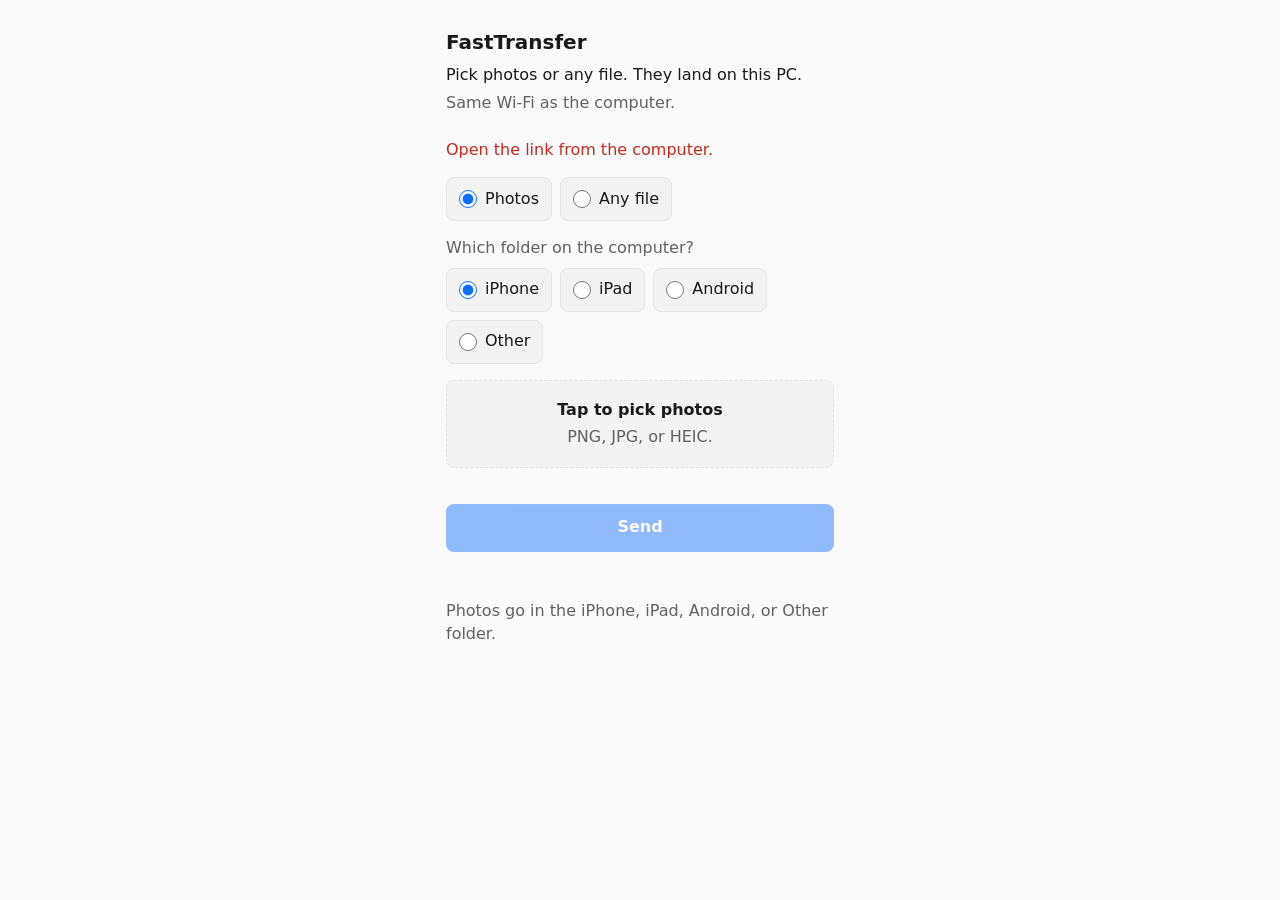
==== web/index.html @ 8e86a28d "Add a desktop file manager that previews uploads and receives files from a phone." ====
<!DOCTYPE html>
<html lang="en">
<head>
  <meta charset="utf-8" />
  <meta name="viewport" content="width=device-width, initial-scale=1, viewport-fit=cover" />
  <meta name="apple-mobile-web-app-capable" content="yes" />
  <meta name="color-scheme" content="light dark" />
  <title>FastTransfer</title>
  <style>
    :root {
      --bg: #fafafa;
      --ink: #1a1a1a;
      --muted: #616161;
      --line: #e5e5e5;
      --bar: #f3f3f3;
      --accent: #0d6efd;
      --ok: #0b6a0b;
      --bad: #c42b1c;
      color-scheme: light;
    }
    @media (prefers-color-scheme: dark) {
      :root {
        --bg: #1c1c1c;
        --ink: #f3f3f3;
        --muted: #a6a6a6;
        --line: #3a3a3a;
        --bar: #2b2b2b;
        --accent: #6ea8fe;
        --ok: #6cc46c;
        --bad: #ff8a80;
        color-scheme: dark;
      }
    }
    * { box-sizing: border-box; }
    html, body { margin: 0; min-height: 100%; background: var(--bg); color: var(--ink); }
    body { font: 16px/1.4 "Segoe UI", system-ui, sans-serif; }
    main {
      max-width: 420px;
      margin: 0 auto;
      padding: max(28px, env(safe-area-inset-top)) 16px max(32px, env(safe-area-inset-bottom));
    }
    h1 { font-size: 20px; font-weight: 600; margin: 0 0 8px; }
    .sub { margin: 0 0 6px; }
    .wifi { margin: 0 0 24px; color: var(--muted); }
    .nokey { margin: 0 0 16px; color: var(--bad); }
    .group { margin: 0 0 16px; }
    .group p { margin: 0 0 8px; color: var(--muted); }
    .choices { display: flex; flex-wrap: wrap; gap: 8px; }
    .choices label {
      display: flex;
      align-items: center;
      gap: 8px;
      min-height: 44px;
      padding: 0 12px;
      border: 1px solid var(--line);
      border-radius: 8px;
      background: var(--bar);
    }
    .choices input { width: 18px; height: 18px; margin: 0; accent-color: var(--accent); }
    .drop {
      position: relative;
      display: flex;
      flex-direction: column;
      align-items: center;
      justify-content: center;
      min-height: 88px;
      padding: 16px;
      border: 1px dashed var(--line);
      border-radius: 8px;
      background: var(--bar);
      text-align: center;
    }
    .drop strong { font-weight: 600; }
    .drop span { color: var(--muted); margin-top: 4px; }
    .drop input { position: absolute; inset: 0; opacity: 0; cursor: pointer; }
    .drop.drag { border-color: var(--accent); }
    ul { list-style: none; margin: 12px 0 0; padding: 0; max-height: 220px; overflow: auto; }
    li {
      display: grid;
      grid-template-columns: 1fr auto;
      gap: 2px 12px;
      min-height: 44px;
      align-items: center;
      border-top: 1px solid var(--line);
    }
    li span { overflow: hidden; text-overflow: ellipsis; white-space: nowrap; }
    li em { color: var(--muted); font-style: normal; }
    li.done em { color: var(--ok); }
    li.failed em { color: var(--bad); }
    li small { grid-column: 1 / -1; color: var(--bad); margin-top: -8px; }
    button.send {
      width: 100%;
      height: 48px;
      margin-top: 8px;
      border: 0;
      border-radius: 8px;
      background: var(--accent);
      color: #fff;
      font: inherit;
      font-weight: 600;
    }
    button.send:disabled { opacity: 0.45; }
    progress {
      width: 100%;
      height: 6px;
      margin-top: 12px;
      border: 0;
      border-radius: 3px;
      appearance: none;
      background: var(--bar);
    }
    progress::-webkit-progress-bar { background: var(--bar); border-radius: 3px; }
    progress::-webkit-progress-value { background: var(--accent); border-radius: 3px; }
    progress::-moz-progress-bar { background: var(--accent); }
    .status { min-height: 1.3em; margin: 12px 0 0; }
    .status.ok { color: var(--ok); }
    .status.bad { color: var(--bad); }
    .where { margin: 16px 0 0; color: var(--muted); }
    .hidden { display: none; }
  </style>
</head>
<body>
  <main>
    <h1>FastTransfer</h1>
    <p class="sub">Pick photos or any file. They land on this PC.</p>
    <p class="wifi">Same Wi-Fi as the computer.</p>
    <p class="nokey hidden" id="nokey">Open the link from the computer.</p>

    <form id="form">
      <div class="group">
        <div class="choices">
          <label><input type="radio" name="kind" value="shots" checked /> Photos</label>
          <label><input type="radio" name="kind" value="files" /> Any file</label>
        </div>
      </div>

      <div class="group" id="deviceCard">
        <p>Which folder on the computer?</p>
        <div class="choices">
          <label><input type="radio" name="device" value="iphone" checked /> iPhone</label>
          <label><input type="radio" name="device" value="ipad" /> iPad</label>
          <label><input type="radio" name="device" value="android" /> Android</label>
          <label><input type="radio" name="device" value="other" /> Other</label>
        </div>
      </div>

      <div class="group">
        <div class="drop" id="drop">
          <strong id="pickTitle">Tap to pick photos</strong>
          <span id="pickHint">PNG, JPG, or HEIC.</span>
          <input id="files" type="file" accept="image/*,.heic,.heif" multiple />
        </div>
        <ul id="list"></ul>
      </div>

      <button class="send" id="send" type="submit" disabled>Send</button>
      <progress id="bar" class="hidden" max="100" value="0"></progress>
      <p class="status" id="status" role="status"></p>
      <p class="where" id="where">Photos go in the iPhone, iPad, Android, or Other folder.</p>
    </form>
  </main>

  <script>
    const KEY_STORE = "fasttransfer-key";
    const form = document.getElementById("form");
    const input = document.getElementById("files");
    const list = document.getElementById("list");
    const send = document.getElementById("send");
    const status = document.getElementById("status");
    const bar = document.getElementById("bar");
    const drop = document.getElementById("drop");
    const folders = { iphone: "iPhone", ipad: "iPad", android: "Android", other: "Other", files: "Files" };

    const fromLink = new URLSearchParams(location.search).get("k");
    let key = fromLink || "";
    try {
      if (fromLink) localStorage.setItem(KEY_STORE, fromLink);
      else key = localStorage.getItem(KEY_STORE) || "";
    } catch {}
    if (fromLink) history.replaceState(null, "", location.pathname);
    document.getElementById("nokey").classList.toggle("hidden", Boolean(key));

    let picked = [];
    let sending = false;
    const anyFile = () => form.kind.value === "files";

    function fmt(n) {
      if (n < 1024) return n + " B";
      if (n < 1048576) return (n / 1024).toFixed(1) + " KB";
      if (n < 1073741824) return (n / 1048576).toFixed(1) + " MB";
      return (n / 1073741824).toFixed(2) + " GB";
    }

    function setKind() {
      const files = anyFile();
      document.getElementById("deviceCard").classList.toggle("hidden", files);
      document.getElementById("pickTitle").textContent = files ? "Tap to pick files" : "Tap to pick photos";
      document.getElementById("pickHint").textContent = files
        ? "Video, audio, PDF, or anything else. Up to 4 GB."
        : "PNG, JPG, or HEIC.";
      document.getElementById("where").textContent = files
        ? "Other files go in the Files folder."
        : "Photos go in the iPhone, iPad, Android, or Other folder.";
      if (files) input.removeAttribute("accept");
      else input.setAttribute("accept", "image/*,.heic,.heif");
      picked = files ? picked : picked.filter(isImage);
      render();
    }

    const isImage = (f) => f.type.startsWith("image/") || /\.(heic|heif)$/i.test(f.name);

    function render() {
      list.innerHTML = "";
      picked.forEach((f) => {
        const li = document.createElement("li");
        li.innerHTML = "<span></span><em></em>";
        li.children[0].textContent = f.name;
        li.children[1].textContent = fmt(f.size);
        f.row = li;
        list.appendChild(li);
      });
      send.disabled = sending || picked.length === 0 || !key;
    }

    function addFiles(fileList) {
      const next = Array.from(fileList || []).filter((f) => anyFile() || isImage(f));
      picked = picked.concat(next);
      status.textContent = "";
      status.className = "status";
      render();
    }

    form.kind.forEach((radio) => radio.addEventListener("change", setKind));
    input.addEventListener("change", () => {
      addFiles(input.files);
      input.value = "";
    });
    ["dragenter", "dragover"].forEach((ev) => drop.addEventListener(ev, (e) => { e.preventDefault(); drop.classList.add("drag"); }));
    ["dragleave", "drop"].forEach((ev) => drop.addEventListener(ev, (e) => { e.preventDefault(); drop.classList.remove("drag"); }));
    drop.addEventListener("drop", (e) => addFiles(e.dataTransfer.files));

    function plainError(error) {
      if (!error) return "Could not send.";
      if (error.startsWith("open the link")) return "Open the link from the computer.";
      return error;
    }

    function post(to, files, onProgress) {
      return new Promise((resolve) => {
        const body = new FormData();
        files.forEach((f) => body.append("files", f, f.name));
        const xhr = new XMLHttpRequest();
        xhr.open("POST", "/api/upload?to=" + encodeURIComponent(to));
        xhr.setRequestHeader("X-Transfer-Key", key);
        xhr.upload.onprogress = (ev) => ev.lengthComputable && onProgress(ev.loaded, ev.total);
        xhr.onload = () => {
          let data = {};
          try { data = JSON.parse(xhr.responseText); } catch {}
          resolve(xhr.status >= 200 && xhr.status < 300 && data.ok ? { ok: true, data } : { ok: false, error: data.error || "Could not send." });
        };
        xhr.onerror = () => resolve({ ok: false, error: "Could not reach the computer. Same Wi-Fi as the computer?" });
        xhr.send(body);
      });
    }

    function mark(file, ok, error) {
      const row = file.row;
      if (!row) return;
      row.className = ok ? "done" : "failed";
      row.children[1].textContent = ok ? "Saved" : "Failed";
      if (!ok) {
        const note = document.createElement("small");
        note.textContent = plainError(error);
        row.appendChild(note);
      }
    }

    form.addEventListener("submit", async (e) => {
      e.preventDefault();
      if (!picked.length || sending) return;
      sending = true;
      send.disabled = true;
      bar.classList.remove("hidden");
      bar.value = 0;
      status.className = "status";
      status.textContent = "Sending.";

      const files = anyFile();
      const to = files ? "files" : form.device.value;
      const queue = picked.slice();
      const total = queue.reduce((sum, f) => sum + f.size, 0) || 1;
      let done = 0;
      let saved = 0;
      const failed = [];

      const batches = files ? queue.map((f) => [f]) : [queue];
      for (const batch of batches) {
        const size = batch.reduce((sum, f) => sum + f.size, 0);
        const result = await post(to, batch, (loaded) => { bar.value = Math.round(((done + loaded) / total) * 100); });
        done += size;
        bar.value = Math.round((done / total) * 100);
        batch.forEach((f) => mark(f, result.ok, result.error));
        if (result.ok) saved += result.data.count;
        else failed.push(...batch);
        if (!result.ok && result.error.startsWith("open the link")) break;
      }

      sending = false;
      bar.classList.add("hidden");
      picked = failed;
      send.disabled = picked.length === 0 || !key;
      const folder = folders[to] || "uploads";
      if (!failed.length) {
        status.className = "status ok";
        status.textContent = saved === 1 ? "Saved 1 file in " + folder + "." : "Saved " + saved + " files in " + folder + ".";
      } else {
        status.className = "status bad";
        status.textContent = failed.length === 1
          ? "1 file did not send. Tap Send to try again."
          : failed.length + " files did not send. Tap Send to try again.";
      }
    });

    setKind();
  </script>
</body>
</html>
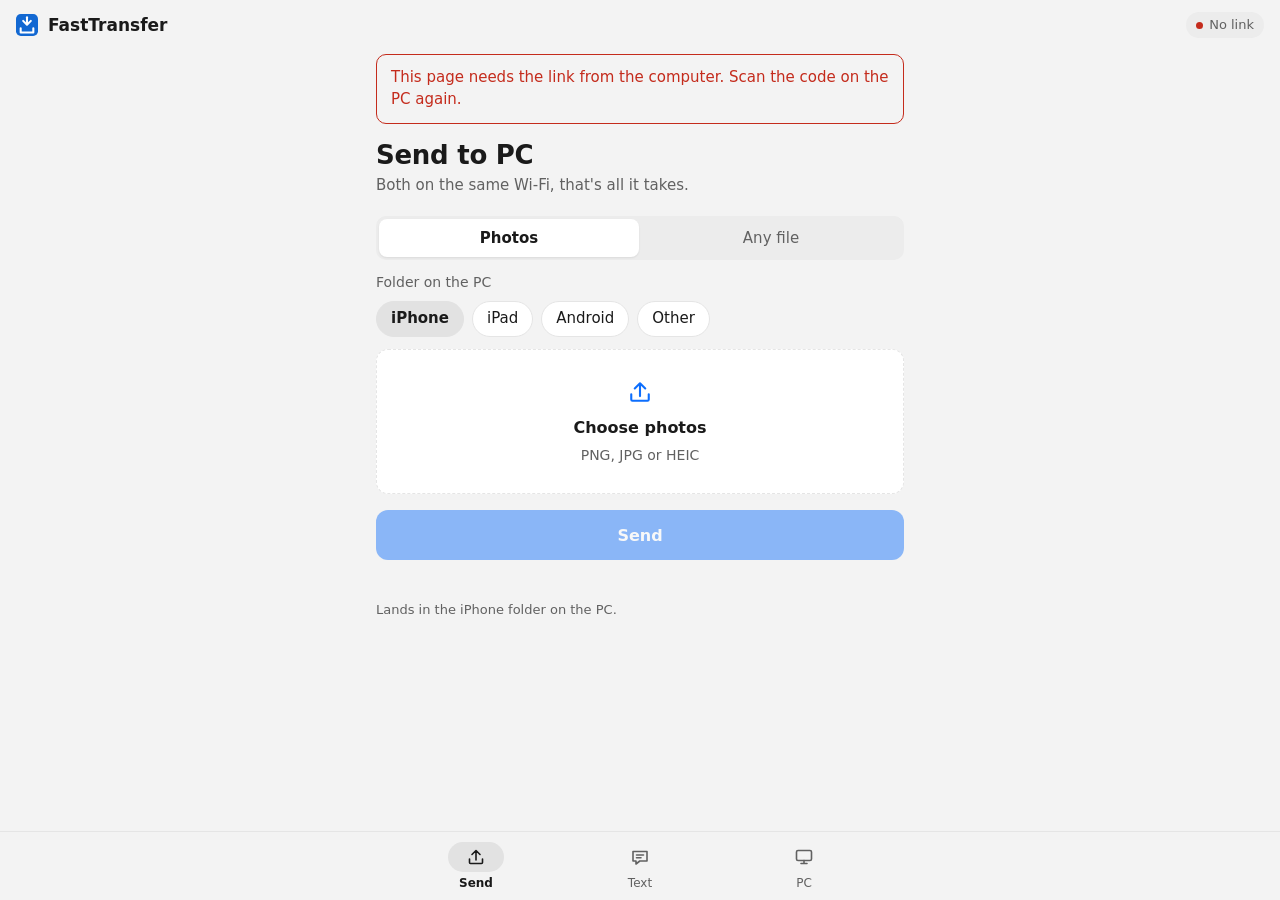
==== commit 374503a7: "Add live text between the PC and the phone and rework both pages The window gets a side nav with Fil" ====
--- a/web/index.html
+++ b/web/index.html
@@ -4,233 +4,698 @@
   <meta charset="utf-8" />
   <meta name="viewport" content="width=device-width, initial-scale=1, viewport-fit=cover" />
   <meta name="apple-mobile-web-app-capable" content="yes" />
+  <meta name="mobile-web-app-capable" content="yes" />
+  <meta name="apple-mobile-web-app-title" content="FastTransfer" />
+  <meta name="apple-mobile-web-app-status-bar-style" content="default" />
   <meta name="color-scheme" content="light dark" />
+  <meta name="theme-color" content="#f3f3f3" media="(prefers-color-scheme: light)" />
+  <meta name="theme-color" content="#1c1c1c" media="(prefers-color-scheme: dark)" />
   <title>FastTransfer</title>
   <style>
+    [hidden] { display: none !important; }
     :root {
-      --bg: #fafafa;
+      --bar: #f3f3f3;
+      --list: #fafafa;
       --ink: #1a1a1a;
       --muted: #616161;
       --line: #e5e5e5;
-      --bar: #f3f3f3;
+      --hover: #ececec;
+      --press: #e2e2e2;
       --accent: #0d6efd;
+      --on-accent: #ffffff;
+      --menu: #ffffff;
       --ok: #0b6a0b;
       --bad: #c42b1c;
+      --shadow: 0 8px 24px rgba(0, 0, 0, 0.14);
+      --ease: cubic-bezier(0, 0, 0, 1);
+      --tabs: 60px;
       color-scheme: light;
     }
     @media (prefers-color-scheme: dark) {
       :root {
-        --bg: #1c1c1c;
+        --bar: #1c1c1c;
+        --list: #141414;
         --ink: #f3f3f3;
         --muted: #a6a6a6;
         --line: #3a3a3a;
-        --bar: #2b2b2b;
+        --hover: #2b2b2b;
+        --press: #333333;
         --accent: #6ea8fe;
+        --on-accent: #1c1c1c;
+        --menu: #232323;
         --ok: #6cc46c;
         --bad: #ff8a80;
+        --shadow: 0 10px 28px rgba(0, 0, 0, 0.45);
         color-scheme: dark;
       }
     }
-    * { box-sizing: border-box; }
-    html, body { margin: 0; min-height: 100%; background: var(--bg); color: var(--ink); }
-    body { font: 16px/1.4 "Segoe UI", system-ui, sans-serif; }
+    * { box-sizing: border-box; -webkit-tap-highlight-color: transparent; }
+    html, body { margin: 0; min-height: 100%; background: var(--bar); color: var(--ink); }
+    body { font: 16px/1.45 "Segoe UI Variable Text", "Segoe UI", -apple-system, system-ui, sans-serif; -webkit-font-smoothing: antialiased; }
+    button, input, textarea { font: inherit; color: inherit; }
+    button { background: none; border: 0; padding: 0; cursor: pointer; }
+    svg { display: block; }
+
+    .top {
+      position: sticky;
+      top: 0;
+      z-index: 5;
+      display: flex;
+      align-items: center;
+      gap: 10px;
+      padding: max(12px, env(safe-area-inset-top)) 16px 12px;
+      background: var(--bar);
+    }
+    .top .mark { width: 22px; height: 22px; flex: none; }
+    .top b { font-size: 17px; font-weight: 600; }
+    .top .grow { flex: 1; }
+    #link {
+      display: inline-flex;
+      align-items: center;
+      gap: 6px;
+      height: 26px;
+      padding: 0 10px;
+      border-radius: 13px;
+      background: var(--hover);
+      color: var(--muted);
+      font-size: 13px;
+    }
+    #link::before { content: ""; width: 7px; height: 7px; border-radius: 50%; background: var(--muted); }
+    #link.on::before { background: var(--ok); }
+    #link.off::before { background: var(--bad); }
+
     main {
-      max-width: 420px;
+      max-width: 560px;
       margin: 0 auto;
-      padding: max(28px, env(safe-area-inset-top)) 16px max(32px, env(safe-area-inset-bottom));
-    }
-    h1 { font-size: 20px; font-weight: 600; margin: 0 0 8px; }
-    .sub { margin: 0 0 6px; }
-    .wifi { margin: 0 0 24px; color: var(--muted); }
-    .nokey { margin: 0 0 16px; color: var(--bad); }
-    .group { margin: 0 0 16px; }
-    .group p { margin: 0 0 8px; color: var(--muted); }
-    .choices { display: flex; flex-wrap: wrap; gap: 8px; }
-    .choices label {
+      padding: 4px 16px calc(var(--tabs) + 24px + env(safe-area-inset-bottom));
+    }
+    .page { animation: enter 250ms var(--ease); }
+    @keyframes enter { from { opacity: 0; transform: translateY(6px); } to { opacity: 1; transform: none; } }
+    h1 { margin: 8px 0 4px; font-size: 26px; line-height: 1.2; font-weight: 600; letter-spacing: -0.01em; }
+    h2 { margin: 28px 0 10px; font-size: 15px; font-weight: 600; }
+    .lede { margin: 0 0 20px; color: var(--muted); font-size: 15px; }
+    .nokey {
+      margin: 0 0 16px;
+      padding: 12px 14px;
+      border: 1px solid var(--bad);
+      border-radius: 10px;
+      color: var(--bad);
+      font-size: 15px;
+    }
+
+    .card { background: var(--menu); border: 1px solid var(--line); border-radius: 12px; }
+
+    .seg {
+      display: grid;
+      grid-template-columns: 1fr 1fr;
+      gap: 2px;
+      padding: 3px;
+      margin: 0 0 12px;
+      border-radius: 10px;
+      background: var(--hover);
+    }
+    .seg label { position: relative; }
+    .seg input, .chips input { position: absolute; opacity: 0; pointer-events: none; }
+    .seg span {
       display: flex;
       align-items: center;
-      gap: 8px;
-      min-height: 44px;
-      padding: 0 12px;
+      justify-content: center;
+      height: 38px;
+      border-radius: 8px;
+      color: var(--muted);
+      font-size: 15px;
+      transition: background 167ms var(--ease), color 167ms var(--ease);
+    }
+    .seg input:checked + span { background: var(--menu); color: var(--ink); font-weight: 600; box-shadow: 0 1px 2px rgba(0, 0, 0, 0.08); }
+    .seg input:focus-visible + span, .chips input:focus-visible + span { outline: 2px solid var(--accent); outline-offset: 1px; }
+    .chips { display: flex; flex-wrap: wrap; gap: 8px; margin: 0 0 12px; }
+    .chips span {
+      display: inline-flex;
+      align-items: center;
+      height: 36px;
+      padding: 0 14px;
       border: 1px solid var(--line);
-      border-radius: 8px;
-      background: var(--bar);
-    }
-    .choices input { width: 18px; height: 18px; margin: 0; accent-color: var(--accent); }
+      border-radius: 18px;
+      background: var(--menu);
+      font-size: 15px;
+      transition: background 167ms var(--ease);
+    }
+    .chips input:checked + span { background: var(--press); border-color: var(--press); font-weight: 600; }
+    .hint { margin: 0 0 8px; color: var(--muted); font-size: 14px; }
+
     .drop {
       position: relative;
       display: flex;
       flex-direction: column;
       align-items: center;
+      gap: 6px;
+      padding: 28px 16px;
+      border: 1.5px dashed var(--line);
+      border-radius: 12px;
+      background: var(--menu);
+      text-align: center;
+      transition: border-color 167ms var(--ease), background 167ms var(--ease);
+    }
+    .drop svg { width: 28px; height: 28px; color: var(--accent); margin-bottom: 4px; }
+    .drop strong { font-weight: 600; }
+    .drop span { color: var(--muted); font-size: 14px; }
+    .drop input { position: absolute; inset: 0; width: 100%; opacity: 0; cursor: pointer; }
+    .drop.drag, .drop:active { border-color: var(--accent); background: var(--hover); }
+
+    .rows { list-style: none; margin: 12px 0 0; padding: 0; }
+    .rows li {
+      display: flex;
+      align-items: center;
+      gap: 12px;
+      min-height: 56px;
+      padding: 8px 4px 8px 12px;
+      animation: enter 200ms var(--ease);
+    }
+    .rows.card li + li { border-top: 1px solid var(--line); }
+    .rows .thumb {
+      width: 40px;
+      height: 40px;
+      flex: none;
+      border-radius: 8px;
+      object-fit: cover;
+      background: var(--hover);
+    }
+    .rows .ext {
+      display: flex;
+      align-items: center;
       justify-content: center;
-      min-height: 88px;
-      padding: 16px;
-      border: 1px dashed var(--line);
+      width: 40px;
+      height: 40px;
+      flex: none;
       border-radius: 8px;
-      background: var(--bar);
-      text-align: center;
-    }
-    .drop strong { font-weight: 600; }
-    .drop span { color: var(--muted); margin-top: 4px; }
-    .drop input { position: absolute; inset: 0; opacity: 0; cursor: pointer; }
-    .drop.drag { border-color: var(--accent); }
-    ul { list-style: none; margin: 12px 0 0; padding: 0; max-height: 220px; overflow: auto; }
-    li {
-      display: grid;
-      grid-template-columns: 1fr auto;
-      gap: 2px 12px;
-      min-height: 44px;
-      align-items: center;
-      border-top: 1px solid var(--line);
-    }
-    li span { overflow: hidden; text-overflow: ellipsis; white-space: nowrap; }
-    li em { color: var(--muted); font-style: normal; }
-    li.done em { color: var(--ok); }
-    li.failed em { color: var(--bad); }
-    li small { grid-column: 1 / -1; color: var(--bad); margin-top: -8px; }
-    button.send {
-      width: 100%;
-      height: 48px;
-      margin-top: 8px;
-      border: 0;
+      background: var(--hover);
+      color: var(--muted);
+      font-size: 11px;
+      font-weight: 600;
+      text-transform: uppercase;
+      overflow: hidden;
+    }
+    .rows .ext svg { width: 20px; height: 20px; }
+    .rows .what { flex: 1; min-width: 0; }
+    .rows .what b, .rows .what span { display: block; overflow: hidden; text-overflow: ellipsis; white-space: nowrap; }
+    .rows .what b { font-weight: 500; }
+    .rows .what span { color: var(--muted); font-size: 13px; }
+    .rows li.done .what span { color: var(--ok); }
+    .rows li.failed .what span { color: var(--bad); white-space: normal; }
+    .rows .x {
+      width: 40px;
+      height: 40px;
+      flex: none;
+      display: flex;
+      align-items: center;
+      justify-content: center;
       border-radius: 8px;
-      background: var(--accent);
-      color: #fff;
-      font: inherit;
-      font-weight: 600;
-    }
-    button.send:disabled { opacity: 0.45; }
-    progress {
-      width: 100%;
-      height: 6px;
-      margin-top: 12px;
-      border: 0;
-      border-radius: 3px;
-      appearance: none;
-      background: var(--bar);
-    }
-    progress::-webkit-progress-bar { background: var(--bar); border-radius: 3px; }
-    progress::-webkit-progress-value { background: var(--accent); border-radius: 3px; }
-    progress::-moz-progress-bar { background: var(--accent); }
-    .status { min-height: 1.3em; margin: 12px 0 0; }
+      color: var(--muted);
+    }
+    .rows .x:active { background: var(--hover); }
+    .rows .x svg { width: 14px; height: 14px; }
+    .rows a.row, .rows button.row {
+      display: flex;
+      align-items: center;
+      gap: 12px;
+      flex: 1;
+      min-width: 0;
+      color: inherit;
+      text-decoration: none;
+      text-align: left;
+    }
+    .rows .chev { width: 16px; height: 16px; color: var(--muted); flex: none; margin-right: 8px; }
+    .rows .empty { color: var(--muted); padding: 16px 12px; }
+
+    .btn {
+      display: inline-flex;
+      align-items: center;
+      justify-content: center;
+      gap: 8px;
+      height: 40px;
+      padding: 0 14px;
+      border: 1px solid var(--line);
+      border-radius: 10px;
+      background: var(--menu);
+      color: var(--ink);
+      font-size: 15px;
+      text-decoration: none;
+      white-space: nowrap;
+      transition: background 120ms var(--ease);
+    }
+    .btn svg { width: 16px; height: 16px; flex: none; }
+    .btn:active:not(:disabled) { background: var(--press); }
+    .btn:disabled { opacity: 0.45; }
+    .btn.primary { border-color: transparent; background: var(--accent); color: var(--on-accent); font-weight: 600; }
+    .btn.primary:active:not(:disabled) { background: var(--accent); filter: brightness(0.92); }
+    .btn.quiet { border-color: transparent; background: transparent; }
+    .btn.quiet:active:not(:disabled) { background: var(--hover); }
+    .btn.small { height: 34px; padding: 0 12px; font-size: 14px; border-radius: 8px; }
+    .btn.wide { width: 100%; height: 50px; border-radius: 12px; font-size: 16px; }
+
+    .sendbar { margin-top: 16px; }
+    .meter { margin-top: 12px; }
+    .track { height: 6px; border-radius: 3px; background: var(--hover); overflow: hidden; }
+    .fill { height: 100%; width: 0; border-radius: 3px; background: var(--accent); transition: width 200ms linear; }
+    .meter .line { display: flex; justify-content: space-between; gap: 12px; margin-top: 8px; color: var(--muted); font-size: 13px; font-variant-numeric: tabular-nums; }
+    .status { min-height: 1.4em; margin: 12px 0 0; font-size: 15px; }
     .status.ok { color: var(--ok); }
     .status.bad { color: var(--bad); }
-    .where { margin: 16px 0 0; color: var(--muted); }
-    .hidden { display: none; }
+    .where { margin: 8px 0 0; color: var(--muted); font-size: 13px; }
+
+    .headrow { display: flex; align-items: center; gap: 12px; }
+    .headrow h1 { flex: 1; }
+    #livestate {
+      display: inline-flex;
+      align-items: center;
+      gap: 6px;
+      height: 26px;
+      padding: 0 10px;
+      border-radius: 13px;
+      background: var(--hover);
+      color: var(--muted);
+      font-size: 13px;
+      white-space: nowrap;
+    }
+    #livestate::before { content: ""; width: 7px; height: 7px; border-radius: 50%; background: var(--muted); }
+    #livestate.live::before { background: var(--accent); }
+    #livestate.typing::before { background: var(--accent); animation: blink 1s ease-in-out infinite; }
+    @keyframes blink { 50% { opacity: 0.25; } }
+    #padcard { display: flex; flex-direction: column; overflow: hidden; }
+    #livepad {
+      width: 100%;
+      min-height: 38vh;
+      padding: 14px 16px;
+      border: 0;
+      background: transparent;
+      resize: none;
+      outline: none;
+      font-size: 16px;
+      line-height: 1.5;
+    }
+    #livepad::placeholder { color: var(--muted); }
+    .cardfoot { display: flex; align-items: center; gap: 4px; padding: 8px; border-top: 1px solid var(--line); }
+    .cardfoot .grow { flex: 1; }
+    #clips { list-style: none; margin: 0; padding: 0; display: flex; flex-direction: column; gap: 8px; }
+    #clips .empty { color: var(--muted); font-size: 15px; padding: 4px 0; }
+    .clip { padding: 12px 8px 8px 14px; animation: enter 200ms var(--ease); }
+    .clip .txt {
+      margin: 0 6px 8px 0;
+      display: -webkit-box;
+      -webkit-line-clamp: 6;
+      -webkit-box-orient: vertical;
+      overflow: hidden;
+      overflow-wrap: anywhere;
+      white-space: pre-wrap;
+      user-select: text;
+      -webkit-user-select: text;
+    }
+    .clip .meta { display: flex; align-items: center; gap: 2px; }
+    .clip .meta .who { flex: 1; min-width: 0; color: var(--muted); font-size: 13px; overflow: hidden; text-overflow: ellipsis; white-space: nowrap; }
+
+    .crumb { display: flex; align-items: center; gap: 8px; margin: 0 0 10px; }
+    .crumb p { flex: 1; min-width: 0; margin: 0; color: var(--muted); font-size: 14px; overflow: hidden; text-overflow: ellipsis; white-space: nowrap; }
+
+    .tabs {
+      position: fixed;
+      left: 0;
+      right: 0;
+      bottom: 0;
+      z-index: 6;
+      display: flex;
+      justify-content: center;
+      gap: 4px;
+      padding: 6px 12px max(6px, env(safe-area-inset-bottom));
+      background: var(--bar);
+      border-top: 1px solid var(--line);
+    }
+    .tabs button {
+      position: relative;
+      flex: 1;
+      max-width: 160px;
+      display: flex;
+      flex-direction: column;
+      align-items: center;
+      gap: 3px;
+      padding: 4px 0 2px;
+      color: var(--muted);
+      font-size: 12px;
+    }
+    .tabs .ic {
+      display: flex;
+      align-items: center;
+      justify-content: center;
+      width: 56px;
+      height: 30px;
+      border-radius: 15px;
+      transition: background 167ms var(--ease);
+    }
+    .tabs svg { width: 20px; height: 20px; }
+    .tabs button.on { color: var(--ink); font-weight: 600; }
+    .tabs button.on .ic { background: var(--press); }
+    .tabs .badge {
+      position: absolute;
+      top: 0;
+      left: calc(50% + 10px);
+      min-width: 18px;
+      height: 18px;
+      padding: 0 5px;
+      border-radius: 9px;
+      background: var(--accent);
+      color: var(--on-accent);
+      font-size: 11px;
+      font-weight: 600;
+      line-height: 18px;
+      text-align: center;
+    }
+
+    #toast {
+      position: fixed;
+      left: 16px;
+      right: 16px;
+      bottom: calc(var(--tabs) + 16px + env(safe-area-inset-bottom));
+      z-index: 8;
+      max-width: 420px;
+      margin: 0 auto;
+      padding: 12px 16px;
+      border-radius: 12px;
+      background: var(--ink);
+      color: var(--bar);
+      font-size: 15px;
+      box-shadow: var(--shadow);
+      animation: toastIn 250ms var(--ease);
+    }
+    @keyframes toastIn { from { opacity: 0; transform: translateY(10px); } to { opacity: 1; transform: none; } }
+    @media (prefers-reduced-motion: reduce) {
+      .page, .rows li, .clip, #toast { animation: none; }
+      .fill { transition: none; }
+    }
   </style>
 </head>
 <body>
+  <header class="top">
+    <svg class="mark" viewBox="0 0 16 16" fill="none" aria-hidden="true"><rect width="16" height="16" rx="3.5" fill="#1268d2"/><path d="M8 2.4v4.4" stroke="#fff" stroke-width="1.5" stroke-linecap="round"/><path d="M5.2 5 8 7.8 10.8 5" stroke="#fff" stroke-width="1.5" stroke-linecap="round" stroke-linejoin="round"/><path d="M3.4 10.4v3h9.2v-3" stroke="#fff" stroke-width="1.5" stroke-linecap="round" stroke-linejoin="round"/></svg>
+    <b>FastTransfer</b>
+    <span class="grow"></span>
+    <span id="link">Connecting</span>
+  </header>
+
   <main>
-    <h1>FastTransfer</h1>
-    <p class="sub">Pick photos or any file. They land on this PC.</p>
-    <p class="wifi">Same Wi-Fi as the computer.</p>
-    <p class="nokey hidden" id="nokey">Open the link from the computer.</p>
-
-    <form id="form">
-      <div class="group">
-        <div class="choices">
-          <label><input type="radio" name="kind" value="shots" checked /> Photos</label>
-          <label><input type="radio" name="kind" value="files" /> Any file</label>
+    <p class="nokey" id="nokey" hidden>This page needs the link from the computer. Scan the code on the PC again.</p>
+
+    <section id="p-send" class="page">
+      <h1>Send to PC</h1>
+      <p class="lede">Both on the same Wi-Fi, that's all it takes.</p>
+      <form id="form">
+        <div class="seg" role="radiogroup" aria-label="What to send">
+          <label><input type="radio" name="kind" value="shots" checked /><span>Photos</span></label>
+          <label><input type="radio" name="kind" value="files" /><span>Any file</span></label>
+        </div>
+        <div id="deviceCard">
+          <p class="hint">Folder on the PC</p>
+          <div class="chips" role="radiogroup" aria-label="Folder on the PC">
+            <label><input type="radio" name="device" value="iphone" checked /><span>iPhone</span></label>
+            <label><input type="radio" name="device" value="ipad" /><span>iPad</span></label>
+            <label><input type="radio" name="device" value="android" /><span>Android</span></label>
+            <label><input type="radio" name="device" value="other" /><span>Other</span></label>
+          </div>
+        </div>
+        <div class="drop" id="drop">
+          <svg viewBox="0 0 24 24" aria-hidden="true"><path d="M12 15.5V4.5M7.5 9 12 4.5 16.5 9" fill="none" stroke="currentColor" stroke-width="1.8" stroke-linecap="round" stroke-linejoin="round"/><path d="M4.5 14v4.5c0 .6.4 1 1 1h13c.6 0 1-.4 1-1V14" fill="none" stroke="currentColor" stroke-width="1.8" stroke-linecap="round" stroke-linejoin="round"/></svg>
+          <strong id="pickTitle">Choose photos</strong>
+          <span id="pickHint">PNG, JPG or HEIC</span>
+          <input id="files" type="file" accept="image/*,.heic,.heif" multiple aria-label="Choose files" />
+        </div>
+        <ul class="rows card" id="list" hidden></ul>
+        <div class="sendbar">
+          <button class="btn primary wide" id="send" type="submit" disabled>Send</button>
+          <div class="meter" id="meter" hidden>
+            <div class="track"><div class="fill" id="fill"></div></div>
+            <div class="line"><span id="speed"></span><span id="eta"></span></div>
+          </div>
+          <p class="status" id="status" role="status"></p>
+          <p class="where" id="where"></p>
+        </div>
+      </form>
+    </section>
+
+    <section id="p-text" class="page" hidden>
+      <div class="headrow">
+        <h1>Text</h1>
+        <span id="livestate">Connecting</span>
+      </div>
+      <p class="lede">Type here and it appears on the PC as you go. The PC can type back.</p>
+      <div class="card" id="padcard">
+        <textarea id="livepad" maxlength="65536" placeholder="Type or paste here" autocapitalize="sentences"></textarea>
+        <div class="cardfoot">
+          <button class="btn quiet small" id="padcopy" type="button">Copy</button>
+          <button class="btn quiet small" id="padpaste" type="button" hidden>Paste</button>
+          <button class="btn quiet small" id="padclear" type="button">Clear</button>
+          <span class="grow"></span>
+          <button class="btn primary small" id="padclip" type="button">Save as clip</button>
         </div>
       </div>
-
-      <div class="group" id="deviceCard">
-        <p>Which folder on the computer?</p>
-        <div class="choices">
-          <label><input type="radio" name="device" value="iphone" checked /> iPhone</label>
-          <label><input type="radio" name="device" value="ipad" /> iPad</label>
-          <label><input type="radio" name="device" value="android" /> Android</label>
-          <label><input type="radio" name="device" value="other" /> Other</label>
-        </div>
+      <h2>Clips</h2>
+      <ul id="clips"></ul>
+    </section>
+
+    <section id="p-pc" class="page" hidden>
+      <h1>From the PC</h1>
+      <p class="lede">Files the PC sends show up here first. You can also open any folder on it.</p>
+      <div id="inboxwrap" hidden>
+        <h2>Sent to this phone</h2>
+        <ul class="rows card" id="incoming"></ul>
       </div>
-
-      <div class="group">
-        <div class="drop" id="drop">
-          <strong id="pickTitle">Tap to pick photos</strong>
-          <span id="pickHint">PNG, JPG, or HEIC.</span>
-          <input id="files" type="file" accept="image/*,.heic,.heif" multiple />
-        </div>
-        <ul id="list"></ul>
+      <h2>Browse</h2>
+      <div class="crumb">
+        <button class="btn small" type="button" id="pcback" hidden>Back</button>
+        <p id="pccrumb"></p>
+        <a class="btn small" id="pcfolder" href="/api/pack">Save as zip</a>
       </div>
-
-      <button class="send" id="send" type="submit" disabled>Send</button>
-      <progress id="bar" class="hidden" max="100" value="0"></progress>
-      <p class="status" id="status" role="status"></p>
-      <p class="where" id="where">Photos go in the iPhone, iPad, Android, or Other folder.</p>
-    </form>
+      <ul class="rows card" id="pclist"></ul>
+      <p class="status" id="pcstatus" role="status"></p>
+    </section>
   </main>
+
+  <nav class="tabs" aria-label="Pages">
+    <button type="button" data-page="send" class="on"><span class="ic"><svg viewBox="0 0 20 20" aria-hidden="true"><path d="M10 13V3.5M6 7.5l4-4 4 4" fill="none" stroke="currentColor" stroke-width="1.6" stroke-linecap="round" stroke-linejoin="round"/><path d="M3.5 12v3.5c0 .6.4 1 1 1h11c.6 0 1-.4 1-1V12" fill="none" stroke="currentColor" stroke-width="1.6" stroke-linecap="round" stroke-linejoin="round"/></svg></span>Send</button>
+    <button type="button" data-page="text"><span class="ic"><svg viewBox="0 0 20 20" aria-hidden="true"><path d="M3 4.5h14v9.5h-7.2L6 17v-3H3z" fill="none" stroke="currentColor" stroke-width="1.6" stroke-linejoin="round"/><path d="M6.5 8h7M6.5 10.8h4.5" fill="none" stroke="currentColor" stroke-width="1.6" stroke-linecap="round"/></svg></span>Text<span class="badge" id="textbadge" hidden></span></button>
+    <button type="button" data-page="pc"><span class="ic"><svg viewBox="0 0 20 20" aria-hidden="true"><rect x="2.5" y="3.5" width="15" height="10" rx="1.5" fill="none" stroke="currentColor" stroke-width="1.6"/><path d="M7 16.5h6M10 13.5v3" fill="none" stroke="currentColor" stroke-width="1.6" stroke-linecap="round"/></svg></span>PC<span class="badge" id="pcbadge" hidden></span></button>
+  </nav>
+  <div id="toast" role="status" hidden></div>
 
   <script>
     const KEY_STORE = "fasttransfer-key";
-    const form = document.getElementById("form");
-    const input = document.getElementById("files");
-    const list = document.getElementById("list");
-    const send = document.getElementById("send");
-    const status = document.getElementById("status");
-    const bar = document.getElementById("bar");
-    const drop = document.getElementById("drop");
+    const $ = (id) => document.getElementById(id);
+    const form = $("form");
+    const input = $("files");
+    const list = $("list");
+    const send = $("send");
+    const status = $("status");
+    const drop = $("drop");
     const folders = { iphone: "iPhone", ipad: "iPad", android: "Android", other: "Other", files: "Files" };
 
     const fromLink = new URLSearchParams(location.search).get("k");
-    let key = fromLink || "";
+    let key = fromLink && /^[\w-]{10,128}$/.test(fromLink) ? fromLink : "";
     try {
-      if (fromLink) localStorage.setItem(KEY_STORE, fromLink);
+      if (key) localStorage.setItem(KEY_STORE, key);
       else key = localStorage.getItem(KEY_STORE) || "";
-    } catch {}
+    } catch (err) {}
     if (fromLink) history.replaceState(null, "", location.pathname);
-    document.getElementById("nokey").classList.toggle("hidden", Boolean(key));
+    $("nokey").hidden = Boolean(key);
+
+    function fmt(n) {
+      if (n < 1024) return n + " B";
+      if (n < 1048576) return (n / 1024).toFixed(0) + " KB";
+      if (n < 1073741824) return (n / 1048576).toFixed(1) + " MB";
+      return (n / 1073741824).toFixed(2) + " GB";
+    }
+
+    function fmtLeft(s) {
+      if (!Number.isFinite(s) || s <= 0) return "";
+      if (s < 60) return "about " + Math.max(1, Math.round(s)) + " s left";
+      const m = Math.round(s / 60);
+      return "about " + m + " min left";
+    }
+
+    function phoneLabel() {
+      const ua = navigator.userAgent || "";
+      if (/iPhone/.test(ua)) return "iPhone";
+      if (/iPad/.test(ua) || (/Macintosh/.test(ua) && navigator.maxTouchPoints > 1)) return "iPad";
+      if (/Android/.test(ua)) return "Android";
+      return "";
+    }
+
+    let toastTimer = 0;
+    function toast(text) {
+      const el = $("toast");
+      el.textContent = text;
+      el.hidden = false;
+      el.style.animation = "none";
+      void el.offsetWidth;
+      el.style.animation = "";
+      clearTimeout(toastTimer);
+      toastTimer = setTimeout(() => { el.hidden = true; }, 2600);
+    }
+
+    // Plain http on the LAN is not a secure context, so navigator.clipboard is
+    // missing on most phones. A selected textarea and execCommand still works.
+    function copyOut(text) {
+      if (navigator.clipboard && window.isSecureContext) return navigator.clipboard.writeText(text);
+      const area = document.createElement("textarea");
+      area.value = text;
+      area.setAttribute("readonly", "");
+      area.style.position = "fixed";
+      area.style.top = "-1000px";
+      area.style.fontSize = "16px";
+      document.body.appendChild(area);
+      area.select();
+      area.setSelectionRange(0, text.length);
+      const ok = document.execCommand("copy");
+      area.remove();
+      return ok ? Promise.resolve() : Promise.reject(new Error("copy"));
+    }
+
+    function copyAndSay(text, said) {
+      copyOut(text).then(() => toast(said || "Copied"), () => toast("Could not copy. Long press the text instead."));
+    }
+
+    let page = "send";
+    function showPage(name) {
+      if (name !== "send" && name !== "text" && name !== "pc") name = "send";
+      page = name;
+      document.querySelectorAll(".tabs button").forEach((b) => {
+        const on = b.dataset.page === name;
+        b.classList.toggle("on", on);
+        if (on) b.setAttribute("aria-current", "page");
+        else b.removeAttribute("aria-current");
+      });
+      $("p-send").hidden = name !== "send";
+      $("p-text").hidden = name !== "text";
+      $("p-pc").hidden = name !== "pc";
+      try { localStorage.setItem("ft-page", name); } catch (err) {}
+      if (name === "text") { textUnread = 0; paintBadges(); }
+      if (name === "pc") { pcUnread = 0; paintBadges(); }
+      window.scrollTo(0, 0);
+    }
+    document.querySelectorAll(".tabs button").forEach((b) => b.addEventListener("click", () => showPage(b.dataset.page)));
+
+    let textUnread = 0;
+    let pcUnread = 0;
+    function paintBadges() {
+      const t = $("textbadge");
+      t.hidden = !textUnread;
+      t.textContent = textUnread > 9 ? "9+" : String(textUnread);
+      const p = $("pcbadge");
+      p.hidden = !pcUnread;
+      p.textContent = pcUnread > 9 ? "9+" : String(pcUnread);
+    }
 
     let picked = [];
     let sending = false;
     const anyFile = () => form.kind.value === "files";
-
-    function fmt(n) {
-      if (n < 1024) return n + " B";
-      if (n < 1048576) return (n / 1024).toFixed(1) + " KB";
-      if (n < 1073741824) return (n / 1048576).toFixed(1) + " MB";
-      return (n / 1073741824).toFixed(2) + " GB";
-    }
+    const isImage = (f) => f.type.startsWith("image/") || /\.(heic|heif)$/i.test(f.name);
 
     function setKind() {
       const files = anyFile();
-      document.getElementById("deviceCard").classList.toggle("hidden", files);
-      document.getElementById("pickTitle").textContent = files ? "Tap to pick files" : "Tap to pick photos";
-      document.getElementById("pickHint").textContent = files
-        ? "Video, audio, PDF, or anything else. Up to 4 GB."
-        : "PNG, JPG, or HEIC.";
-      document.getElementById("where").textContent = files
-        ? "Other files go in the Files folder."
-        : "Photos go in the iPhone, iPad, Android, or Other folder.";
+      $("deviceCard").hidden = files;
+      $("pickTitle").textContent = files ? "Choose files" : "Choose photos";
+      $("pickHint").textContent = files ? "Video, audio, PDF or anything else, up to 4 GB each" : "PNG, JPG or HEIC";
+      $("where").textContent = files ? "Lands in the Files folder on the PC." : "Lands in the " + folders[form.device.value] + " folder on the PC.";
       if (files) input.removeAttribute("accept");
       else input.setAttribute("accept", "image/*,.heic,.heif");
-      picked = files ? picked : picked.filter(isImage);
+      if (!files) {
+        picked.filter((f) => !isImage(f)).forEach(forget);
+        picked = picked.filter(isImage);
+      }
       render();
     }
 
-    const isImage = (f) => f.type.startsWith("image/") || /\.(heic|heif)$/i.test(f.name);
+    function forget(f) {
+      if (f.thumbURL) URL.revokeObjectURL(f.thumbURL);
+      f.thumbURL = "";
+    }
+
+    function fileGlyph() {
+      return '<svg viewBox="0 0 20 20" aria-hidden="true"><path d="M5 2.5h6.5L15.5 6.5V17.5H5z" fill="none" stroke="currentColor" stroke-width="1.5" stroke-linejoin="round"/><path d="M11.5 2.5v4h4" fill="none" stroke="currentColor" stroke-width="1.5" stroke-linejoin="round"/></svg>';
+    }
+
+    function folderGlyph() {
+      return '<svg viewBox="0 0 20 20" aria-hidden="true"><path d="M2.5 5.5h5l1.5 1.8h8.5v8.7h-15z" fill="none" stroke="currentColor" stroke-width="1.5" stroke-linejoin="round"/></svg>';
+    }
+
+    const xGlyph = '<svg viewBox="0 0 14 14" aria-hidden="true"><path d="M3 3l8 8M11 3 3 11" stroke="currentColor" stroke-width="1.6" stroke-linecap="round"/></svg>';
+    const chevGlyph = '<svg class="chev" viewBox="0 0 16 16" aria-hidden="true"><path d="M6 3.5 10.5 8 6 12.5" fill="none" stroke="currentColor" stroke-width="1.6" stroke-linecap="round" stroke-linejoin="round"/></svg>';
+
+    function extBadge(name) {
+      const span = document.createElement("span");
+      span.className = "ext";
+      const m = /\.([a-z0-9]{1,4})$/i.exec(name || "");
+      if (m) span.textContent = m[1];
+      else span.innerHTML = fileGlyph();
+      return span;
+    }
+
+    function thumbFor(f) {
+      if (!isImage(f)) return extBadge(f.name);
+      if (!f.thumbURL) f.thumbURL = URL.createObjectURL(f);
+      const img = document.createElement("img");
+      img.className = "thumb";
+      img.alt = "";
+      img.decoding = "async";
+      img.src = f.thumbURL;
+      img.addEventListener("error", () => img.replaceWith(extBadge(f.name)));
+      return img;
+    }
 
     function render() {
-      list.innerHTML = "";
+      list.replaceChildren();
+      list.hidden = !picked.length;
       picked.forEach((f) => {
         const li = document.createElement("li");
-        li.innerHTML = "<span></span><em></em>";
-        li.children[0].textContent = f.name;
-        li.children[1].textContent = fmt(f.size);
+        const what = document.createElement("div");
+        what.className = "what";
+        const name = document.createElement("b");
+        name.textContent = f.name;
+        const meta = document.createElement("span");
+        meta.textContent = fmt(f.size);
+        what.append(name, meta);
+        const x = document.createElement("button");
+        x.type = "button";
+        x.className = "x";
+        x.setAttribute("aria-label", "Remove " + f.name);
+        x.innerHTML = xGlyph;
+        x.disabled = sending;
+        x.addEventListener("click", () => {
+          forget(f);
+          picked = picked.filter((p) => p !== f);
+          render();
+        });
+        li.append(thumbFor(f), what, x);
         f.row = li;
+        f.meta = meta;
         list.appendChild(li);
       });
+      const total = picked.reduce((sum, f) => sum + f.size, 0);
+      const noun = anyFile() ? (picked.length === 1 ? "file" : "files") : (picked.length === 1 ? "photo" : "photos");
+      send.textContent = picked.length ? "Send " + picked.length + " " + noun + "  ·  " + fmt(total) : "Send";
       send.disabled = sending || picked.length === 0 || !key;
     }
 
     function addFiles(fileList) {
       const next = Array.from(fileList || []).filter((f) => anyFile() || isImage(f));
+      const skipped = (fileList ? fileList.length : 0) - next.length;
       picked = picked.concat(next);
-      status.textContent = "";
-      status.className = "status";
+      status.textContent = skipped ? skipped + (skipped === 1 ? " file was not a photo. Switch to Any file for it." : " files were not photos. Switch to Any file for those.") : "";
+      status.className = skipped ? "status bad" : "status";
       render();
     }
 
     form.kind.forEach((radio) => radio.addEventListener("change", setKind));
+    form.device.forEach((radio) => radio.addEventListener("change", () => {
+      try { localStorage.setItem("ft-device", form.device.value); } catch (err) {}
+      setKind();
+    }));
     input.addEventListener("change", () => {
       addFiles(input.files);
       input.value = "";
@@ -242,7 +707,7 @@
     function plainError(error) {
       if (!error) return "Could not send.";
       if (error.startsWith("open the link")) return "Open the link from the computer.";
-      return error;
+      return error.charAt(0).toUpperCase() + error.slice(1);
     }
 
     function post(to, files, onProgress) {
@@ -255,7 +720,7 @@
         xhr.upload.onprogress = (ev) => ev.lengthComputable && onProgress(ev.loaded, ev.total);
         xhr.onload = () => {
           let data = {};
-          try { data = JSON.parse(xhr.responseText); } catch {}
+          try { data = JSON.parse(xhr.responseText); } catch (err) {}
           resolve(xhr.status >= 200 && xhr.status < 300 && data.ok ? { ok: true, data } : { ok: false, error: data.error || "Could not send." });
         };
         xhr.onerror = () => resolve({ ok: false, error: "Could not reach the computer. Same Wi-Fi as the computer?" });
@@ -264,41 +729,47 @@
     }
 
     function mark(file, ok, error) {
-      const row = file.row;
-      if (!row) return;
-      row.className = ok ? "done" : "failed";
-      row.children[1].textContent = ok ? "Saved" : "Failed";
-      if (!ok) {
-        const note = document.createElement("small");
-        note.textContent = plainError(error);
-        row.appendChild(note);
-      }
+      if (!file.row) return;
+      file.row.className = ok ? "done" : "failed";
+      file.meta.textContent = ok ? "Saved" : plainError(error);
     }
 
     form.addEventListener("submit", async (e) => {
       e.preventDefault();
       if (!picked.length || sending) return;
       sending = true;
-      send.disabled = true;
-      bar.classList.remove("hidden");
-      bar.value = 0;
+      render();
+      const meter = $("meter");
+      const fill = $("fill");
+      meter.hidden = false;
+      fill.style.width = "0%";
       status.className = "status";
-      status.textContent = "Sending.";
+      status.textContent = "";
 
       const files = anyFile();
       const to = files ? "files" : form.device.value;
       const queue = picked.slice();
       const total = queue.reduce((sum, f) => sum + f.size, 0) || 1;
+      const started = performance.now();
       let done = 0;
       let saved = 0;
       const failed = [];
 
+      const paintMeter = (sent) => {
+        fill.style.width = Math.round((sent / total) * 100) + "%";
+        const secs = (performance.now() - started) / 1000;
+        const rate = secs > 0.4 ? sent / secs : 0;
+        $("speed").textContent = rate ? fmt(rate) + "/s" : "Starting";
+        $("eta").textContent = rate ? fmtLeft((total - sent) / rate) : "";
+      };
+
       const batches = files ? queue.map((f) => [f]) : [queue];
       for (const batch of batches) {
         const size = batch.reduce((sum, f) => sum + f.size, 0);
-        const result = await post(to, batch, (loaded) => { bar.value = Math.round(((done + loaded) / total) * 100); });
+        batch.forEach((f) => { if (f.meta) f.meta.textContent = "Sending"; });
+        const result = await post(to, batch, (loaded) => paintMeter(done + Math.min(loaded, size)));
         done += size;
-        bar.value = Math.round((done / total) * 100);
+        paintMeter(done);
         batch.forEach((f) => mark(f, result.ok, result.error));
         if (result.ok) saved += result.data.count;
         else failed.push(...batch);
@@ -306,22 +777,418 @@
       }
 
       sending = false;
-      bar.classList.add("hidden");
-      picked = failed;
-      send.disabled = picked.length === 0 || !key;
+      meter.hidden = true;
+      queue.filter((f) => !failed.includes(f)).forEach(forget);
       const folder = folders[to] || "uploads";
       if (!failed.length) {
         status.className = "status ok";
         status.textContent = saved === 1 ? "Saved 1 file in " + folder + "." : "Saved " + saved + " files in " + folder + ".";
+        setTimeout(() => { if (!sending) { picked = []; render(); } }, 1800);
+        send.disabled = true;
+        send.textContent = "Sent";
+        if (navigator.vibrate) navigator.vibrate(30);
       } else {
+        picked = failed;
         status.className = "status bad";
-        status.textContent = failed.length === 1
-          ? "1 file did not send. Tap Send to try again."
-          : failed.length + " files did not send. Tap Send to try again.";
+        status.textContent = failed.length === 1 ? "1 file did not send. Tap Send to try again." : failed.length + " files did not send. Tap Send to try again.";
+        render();
+        failed.forEach((f) => mark(f, false, "Did not send"));
       }
     });
 
+    const head = () => ({ "X-Transfer-Key": key, "Content-Type": "application/json" });
+    const sleep = (ms) => new Promise((done) => setTimeout(done, ms));
+
+    // Live text, the same model as the PC window: one request in flight, the
+    // newest text wins, and a tab token so we never re-apply our own echo.
+    const livePad = $("livepad");
+    const liveState = $("livestate");
+    const liveTab = Array.from(crypto.getRandomValues(new Uint8Array(8)), (n) => (n % 36).toString(36)).join("");
+    let liveVer = -1;
+    let liveBusy = false;
+    let liveDirty = false;
+    let liveUp = false;
+    let typingTimer = 0;
+    let clipSig = "";
+    let clipsKnown = null;
+
+    function setLive(kind, text) {
+      liveState.className = kind;
+      liveState.textContent = text;
+    }
+
+    function restLive() {
+      if (liveUp) setLive("live", "Live");
+      else setLive("", key ? "Offline" : "No link");
+    }
+
+    async function pushLive() {
+      if (!key) return;
+      if (liveBusy) { liveDirty = true; return; }
+      liveBusy = true;
+      liveDirty = false;
+      try {
+        const res = await fetch("/api/live", {
+          method: "POST",
+          headers: head(),
+          body: JSON.stringify({ text: livePad.value, tab: liveTab, name: phoneLabel() }),
+        });
+        if (res.status === 429) liveDirty = true;
+      } catch (err) {
+        liveDirty = true;
+      }
+      liveBusy = false;
+      if (liveDirty) setTimeout(pushLive, 150);
+    }
+
+    function swapPadText(next) {
+      const old = livePad.value;
+      if (old === next) return;
+      const focused = document.activeElement === livePad;
+      let a = livePad.selectionStart;
+      let b = livePad.selectionEnd;
+      let at = 0;
+      while (at < old.length && at < next.length && old[at] === next[at]) at++;
+      const shift = next.length - old.length;
+      if (a > at) a = Math.max(at, a + shift);
+      if (b > at) b = Math.max(at, b + shift);
+      livePad.value = next;
+      if (focused) livePad.setSelectionRange(a, b);
+      growPad();
+    }
+
+    function growPad() {
+      livePad.style.height = "auto";
+      livePad.style.height = Math.min(Math.max(livePad.scrollHeight, window.innerHeight * 0.38), window.innerHeight * 0.7) + "px";
+    }
+
+    function ago(ms) {
+      const s = Math.round(ms / 1000);
+      if (s < 45) return "just now";
+      const m = Math.round(s / 60);
+      if (m < 60) return m + " min ago";
+      const h = Math.round(m / 60);
+      return h === 1 ? "1 hour ago" : h + " hours ago";
+    }
+
+    function soloLink(text) {
+      const t = text.trim();
+      if (!/^https?:\/\/[^\s]+$/i.test(t)) return "";
+      try {
+        const u = new URL(t);
+        return u.protocol === "http:" || u.protocol === "https:" ? u.href : "";
+      } catch (err) {
+        return "";
+      }
+    }
+
+    function renderClips(clips) {
+      const ul = $("clips");
+      ul.replaceChildren();
+      if (!clips.length) {
+        const li = document.createElement("li");
+        li.className = "empty";
+        li.textContent = "Nothing saved yet. Clips stay until the PC app closes.";
+        ul.appendChild(li);
+        return;
+      }
+      clips.forEach((item) => {
+        const li = document.createElement("li");
+        li.className = "clip card";
+        const txt = document.createElement("p");
+        txt.className = "txt";
+        txt.textContent = item.text;
+        const meta = document.createElement("div");
+        meta.className = "meta";
+        const who = document.createElement("span");
+        who.className = "who";
+        who.textContent = (item.from === "pc" ? "From PC" : item.by) + " · " + ago(item.age);
+        meta.appendChild(who);
+        const href = soloLink(item.text);
+        if (href) {
+          const open = document.createElement("a");
+          open.className = "btn quiet small";
+          open.href = href;
+          open.target = "_blank";
+          open.rel = "noopener noreferrer";
+          open.textContent = "Open";
+          meta.appendChild(open);
+        }
+        const copy = document.createElement("button");
+        copy.type = "button";
+        copy.className = "btn quiet small";
+        copy.textContent = "Copy";
+        copy.addEventListener("click", () => copyAndSay(item.text, "Clip copied"));
+        const del = document.createElement("button");
+        del.type = "button";
+        del.className = "btn quiet small";
+        del.textContent = "Remove";
+        del.addEventListener("click", () => removeClip(item.id));
+        meta.append(copy, del);
+        li.append(txt, meta);
+        ul.appendChild(li);
+      });
+    }
+
+    function applyLive(state) {
+      liveVer = state.ver;
+      if (state.tab !== liveTab && !liveBusy && !liveDirty) swapPadText(state.text || "");
+      const sig = state.clips.map((c) => c.id).join(",");
+      if (sig !== clipSig) {
+        clipSig = sig;
+        renderClips(state.clips);
+        const ids = new Set(state.clips.map((c) => c.id));
+        if (clipsKnown) {
+          const fresh = state.clips.filter((c) => !clipsKnown.has(c.id) && c.from === "pc");
+          if (fresh.length) {
+            toast(fresh.length === 1 ? "New clip from the PC" : fresh.length + " new clips from the PC");
+            if (page !== "text") { textUnread += fresh.length; paintBadges(); }
+          }
+        }
+        clipsKnown = ids;
+      }
+      clearTimeout(typingTimer);
+      if (state.tab !== liveTab && state.by === "PC" && state.age < 2500) {
+        setLive("typing", "PC is typing");
+        if (page !== "text" && !textUnread) { textUnread = 1; paintBadges(); }
+        typingTimer = setTimeout(restLive, 2500 - state.age);
+      } else restLive();
+    }
+
+    async function listenLive() {
+      if (!key) { restLive(); return; }
+      for (;;) {
+        try {
+          const res = await fetch("/api/live?since=" + liveVer, { headers: { "X-Transfer-Key": key }, cache: "no-store" });
+          if (res.status === 401) { liveUp = false; restLive(); $("nokey").hidden = false; return; }
+          if (!res.ok) throw new Error(String(res.status));
+          liveUp = true;
+          applyLive(await res.json());
+        } catch (err) {
+          liveUp = false;
+          restLive();
+          await sleep(2500);
+        }
+      }
+    }
+
+    async function saveClip() {
+      const text = livePad.value.slice(0, 16384);
+      if (!text.trim()) { toast("Type something first"); return; }
+      try {
+        const res = await fetch("/api/clip", { method: "POST", headers: head(), body: JSON.stringify({ text, name: phoneLabel() }) });
+        if (!res.ok) throw new Error(String(res.status));
+        toast("Saved as a clip");
+      } catch (err) {
+        toast("Could not save the clip");
+      }
+    }
+
+    async function removeClip(id) {
+      try {
+        await fetch("/api/clip/remove", { method: "POST", headers: head(), body: JSON.stringify({ id, all: false }) });
+      } catch (err) {
+        toast("Could not remove it");
+      }
+    }
+
+    livePad.addEventListener("input", () => { growPad(); pushLive(); });
+    $("padclip").addEventListener("click", saveClip);
+    $("padcopy").addEventListener("click", () => { if (livePad.value) copyAndSay(livePad.value); });
+    $("padclear").addEventListener("click", () => { swapPadText(""); pushLive(); });
+    if (navigator.clipboard && navigator.clipboard.readText && window.isSecureContext) {
+      $("padpaste").hidden = false;
+      $("padpaste").addEventListener("click", async () => {
+        try {
+          const text = await navigator.clipboard.readText();
+          if (!text) return;
+          livePad.focus();
+          livePad.setRangeText(text, livePad.selectionStart, livePad.selectionEnd, "end");
+          growPad();
+          pushLive();
+        } catch (err) {
+          toast("Could not read the clipboard");
+        }
+      });
+    }
+
+    const incoming = $("incoming");
+    const pclist = $("pclist");
+    const pcstatus = $("pcstatus");
+    const pccrumb = $("pccrumb");
+    const pcback = $("pcback");
+    const pcfolder = $("pcfolder");
+    const shown = new Set();
+    let session = "";
+    let pcRel = "";
+
+    function setLink(kind, text) {
+      const el = $("link");
+      el.className = kind;
+      el.textContent = text;
+    }
+
+    async function hello() {
+      if (!key) { setLink("off", "No link"); return; }
+      try {
+        const res = await fetch("/api/phone/hello", { method: "POST", headers: head(), body: JSON.stringify({ name: phoneLabel() }) });
+        const data = await res.json();
+        if (res.status === 401) { setLink("off", "Link expired"); $("nokey").hidden = false; return; }
+        if (!res.ok || !data.session) { setLink("off", "Not connected"); return; }
+        session = data.session;
+        setLink("on", "Connected");
+      } catch (err) {
+        setLink("off", "Not connected");
+      }
+    }
+
+    async function pulse() {
+      if (!key) return;
+      if (!session) { hello(); return; }
+      try {
+        const res = await fetch("/api/phone/pulse", { method: "POST", headers: head(), body: JSON.stringify({ session }) });
+        if (res.status === 404) { session = ""; hello(); }
+        else if (res.ok) setLink("on", "Connected");
+      } catch (err) {
+        setLink("off", "Not connected");
+      }
+    }
+
+    async function inbox() {
+      if (!session || !key) return;
+      try {
+        const res = await fetch("/api/phone/inbox?session=" + encodeURIComponent(session), { headers: { "X-Transfer-Key": key } });
+        if (res.status === 404) { session = ""; hello(); return; }
+        if (!res.ok) return;
+        const data = await res.json();
+        let fresh = 0;
+        (data.files || []).forEach((file) => {
+          if (!file.id || shown.has(file.id)) return;
+          shown.add(file.id);
+          fresh++;
+          const li = document.createElement("li");
+          const what = document.createElement("div");
+          what.className = "what";
+          const name = document.createElement("b");
+          name.textContent = file.name || "File";
+          const meta = document.createElement("span");
+          meta.textContent = fmt(file.size || 0);
+          what.append(name, meta);
+          const save = document.createElement("a");
+          save.className = "btn primary small";
+          save.textContent = "Save";
+          save.href = "/api/phone/file?session=" + encodeURIComponent(session) + "&id=" + encodeURIComponent(file.id);
+          save.download = file.name || "file";
+          save.addEventListener("click", () => { meta.textContent = "Saving to your downloads"; });
+          li.append(extBadge(file.name), what, save);
+          incoming.prepend(li);
+        });
+        if (fresh) {
+          $("inboxwrap").hidden = false;
+          toast(fresh === 1 ? "The PC sent you a file" : "The PC sent you " + fresh + " files");
+          if (navigator.vibrate) navigator.vibrate([20, 40, 20]);
+          if (page !== "pc") { pcUnread += fresh; paintBadges(); }
+        }
+      } catch (err) {}
+    }
+
+    async function loadPC(rel) {
+      pcstatus.className = "status";
+      pcstatus.textContent = "";
+      if (!key) {
+        pcstatus.className = "status bad";
+        pcstatus.textContent = "Open the link from the computer.";
+        return;
+      }
+      let data = {};
+      try {
+        const res = await fetch("/api/browse?path=" + encodeURIComponent(rel || ""), { headers: { "X-Transfer-Key": key } });
+        try { data = await res.json(); } catch (err) {}
+        if (!res.ok) {
+          pcstatus.className = "status bad";
+          pcstatus.textContent = res.status === 401 ? "Open the link from the computer." : "Could not open that folder.";
+          return;
+        }
+      } catch (err) {
+        pcstatus.className = "status bad";
+        pcstatus.textContent = "Could not reach the computer. Same Wi-Fi as the computer?";
+        return;
+      }
+      pcRel = data.rel || "";
+      pccrumb.textContent = (data.crumbs || []).map((c) => c.label).join(" / ");
+      pcback.hidden = !pcRel;
+      pcfolder.href = "/api/pack?path=" + encodeURIComponent(pcRel);
+      pcfolder.download = (data.name || "folder") + ".zip";
+      pclist.replaceChildren();
+      const entries = data.entries || [];
+      if (!entries.length) {
+        const li = document.createElement("li");
+        li.className = "empty";
+        li.textContent = "This folder is empty.";
+        pclist.appendChild(li);
+        return;
+      }
+      entries.forEach((entry) => {
+        const li = document.createElement("li");
+        const what = document.createElement("div");
+        what.className = "what";
+        const name = document.createElement("b");
+        name.textContent = entry.label || entry.name;
+        const meta = document.createElement("span");
+        meta.textContent = entry.dir ? "Folder" : fmt(entry.size || 0);
+        what.append(name, meta);
+        let row;
+        if (entry.dir) {
+          row = document.createElement("button");
+          row.type = "button";
+          row.addEventListener("click", () => { loadPC(entry.rel); window.scrollTo(0, 0); });
+          const icon = document.createElement("span");
+          icon.className = "ext";
+          icon.innerHTML = folderGlyph();
+          row.append(icon, what);
+          row.insertAdjacentHTML("beforeend", chevGlyph);
+        } else {
+          row = document.createElement("a");
+          row.href = "/api/get?path=" + encodeURIComponent(entry.rel);
+          row.download = entry.name;
+          row.append(extBadge(entry.name), what);
+        }
+        row.className = "row";
+        li.appendChild(row);
+        pclist.appendChild(li);
+      });
+    }
+
+    pcback.addEventListener("click", () => {
+      const parts = pcRel.split("/").filter(Boolean);
+      parts.pop();
+      loadPC(parts.join("/"));
+    });
+
+    try {
+      const dev = localStorage.getItem("ft-device");
+      const guess = dev || { iPhone: "iphone", iPad: "ipad", Android: "android" }[phoneLabel()];
+      if (guess && folders[guess] && guess !== "files") form.device.value = guess;
+      const last = localStorage.getItem("ft-page");
+      if (last) showPage(last);
+    } catch (err) {}
+
+    renderClips([]);
+    restLive();
+    growPad();
     setKind();
+    if (key) {
+      hello();
+      loadPC("");
+      listenLive();
+      setInterval(pulse, 2000);
+      setInterval(inbox, 1000);
+    } else {
+      setLink("off", "No link");
+    }
+    document.addEventListener("visibilitychange", () => {
+      if (document.visibilityState === "visible" && key) { pulse(); loadPC(pcRel); }
+    });
   </script>
 </body>
 </html>
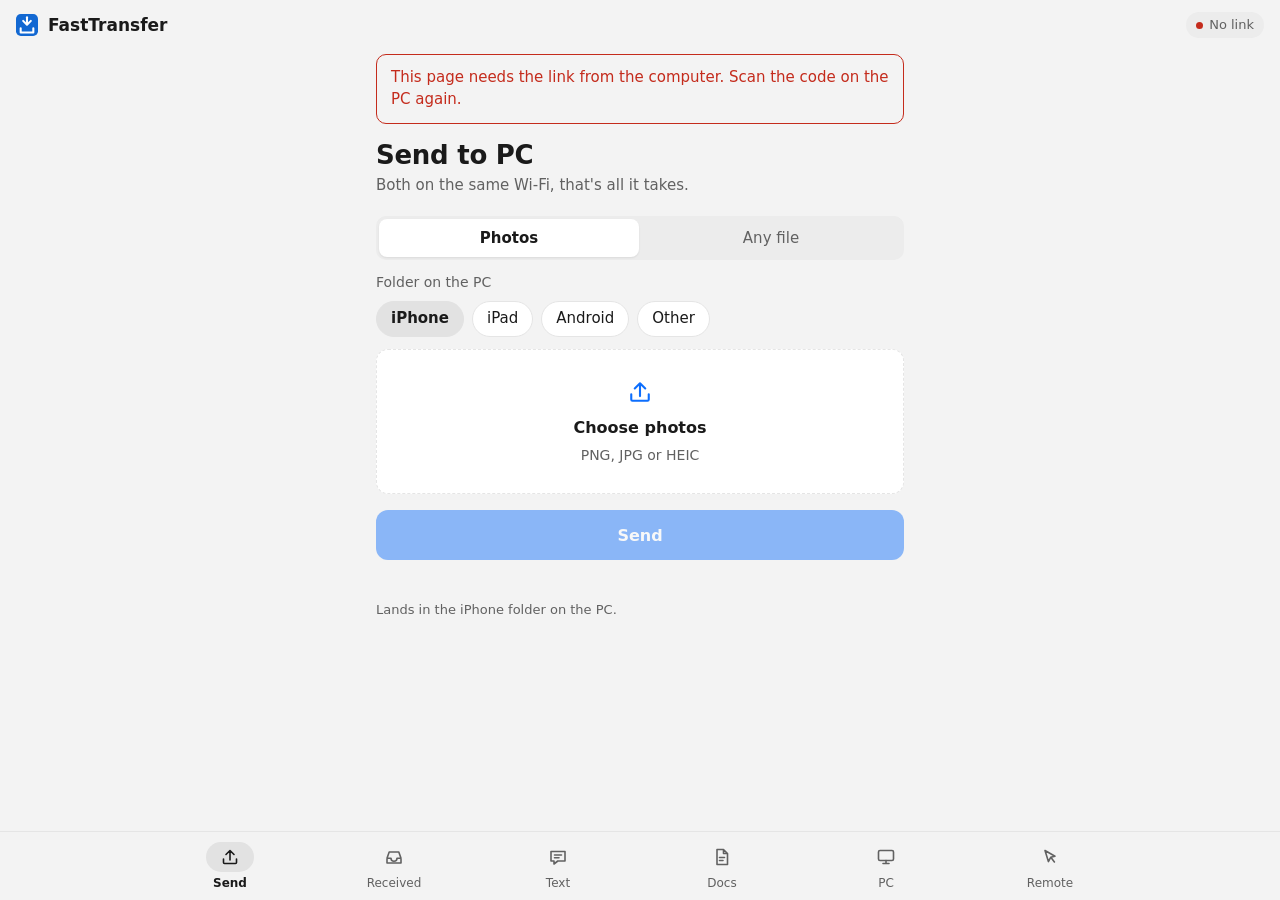
==== commit ee463239: "Add remote control, a media player, and document editing Control the PC from a phone on the same net" ====
--- a/web/index.html
+++ b/web/index.html
@@ -11,6 +11,9 @@
   <meta name="theme-color" content="#f3f3f3" media="(prefers-color-scheme: light)" />
   <meta name="theme-color" content="#1c1c1c" media="(prefers-color-scheme: dark)" />
   <title>FastTransfer</title>
+  <link rel="stylesheet" href="/vendor/quill/quill.core.css" />
+  <link rel="stylesheet" href="/docs.css?v=2" />
+  <link rel="stylesheet" href="/remote.css?v=1" />
   <style>
     [hidden] { display: none !important; }
     :root {
@@ -226,6 +229,44 @@
     }
     .rows .chev { width: 16px; height: 16px; color: var(--muted); flex: none; margin-right: 8px; }
     .rows .empty { color: var(--muted); padding: 16px 12px; }
+    .rows .acts { display: flex; gap: 6px; flex: none; align-items: center; }
+    #viewer {
+      position: fixed;
+      inset: 0;
+      z-index: 30;
+      display: flex;
+      align-items: center;
+      justify-content: center;
+      padding: 16px;
+      background: rgba(0, 0, 0, 0.72);
+    }
+    #viewer[hidden] { display: none; }
+    #viewcard {
+      width: min(960px, 100%);
+      max-height: 100%;
+      display: flex;
+      flex-direction: column;
+      gap: 8px;
+      padding: 12px;
+      border-radius: 12px;
+      background: var(--menu);
+      color: var(--ink);
+      overflow: auto;
+    }
+    #viewhead { display: flex; align-items: center; gap: 8px; }
+    #viewhead .what { flex: 1; min-width: 0; }
+    #viewhead b, #viewmeta { display: block; overflow: hidden; text-overflow: ellipsis; white-space: nowrap; }
+    #viewmeta { color: var(--muted); font-size: 13px; font-weight: 400; }
+    #viewimg, #viewvideo { max-width: 100%; max-height: 70vh; margin: 0 auto; background: #000; }
+    #viewaudio { width: 100%; }
+    #viewtext {
+      margin: 0;
+      max-height: 70vh;
+      overflow: auto;
+      white-space: pre-wrap;
+      word-break: break-word;
+      font: 14px/1.45 ui-monospace, Consolas, monospace;
+    }
 
     .btn {
       display: inline-flex;
@@ -296,6 +337,9 @@
     #livepad::placeholder { color: var(--muted); }
     .cardfoot { display: flex; align-items: center; gap: 4px; padding: 8px; border-top: 1px solid var(--line); }
     .cardfoot .grow { flex: 1; }
+    .socialcard { display: flex; gap: 8px; align-items: center; padding: 8px; }
+    #socialurl { flex: 1; min-width: 0; height: 40px; padding: 0 12px; border: 1px solid var(--line); border-radius: 8px; background: var(--list); font-size: 16px; }
+    #socialstatus { overflow-wrap: anywhere; }
     #clips { list-style: none; margin: 0; padding: 0; display: flex; flex-direction: column; gap: 8px; }
     #clips .empty { color: var(--muted); font-size: 15px; padding: 4px 0; }
     .clip { padding: 12px 8px 8px 14px; animation: enter 200ms var(--ease); }
@@ -313,9 +357,28 @@
     .clip .meta { display: flex; align-items: center; gap: 2px; }
     .clip .meta .who { flex: 1; min-width: 0; color: var(--muted); font-size: 13px; overflow: hidden; text-overflow: ellipsis; white-space: nowrap; }
 
+    .me { margin: 0 0 4px; }
+    .namerow, .nameform { display: flex; align-items: center; gap: 10px; padding: 12px 12px 12px 16px; }
+    .namerow .what { flex: 1; min-width: 0; }
+    .namerow .what span { display: block; color: var(--muted); font-size: 13px; }
+    .namerow .what b { display: block; font-weight: 600; overflow: hidden; text-overflow: ellipsis; white-space: nowrap; }
+    #namefield { flex: 1; min-width: 0; height: 40px; padding: 0 12px; border: 1px solid var(--line); border-radius: 8px; background: var(--list); font-size: 16px; }
+    .subhead { display: flex; align-items: center; justify-content: space-between; gap: 12px; margin: 28px 0 10px; }
+    .subhead h2 { margin: 0; }
     .crumb { display: flex; align-items: center; gap: 8px; margin: 0 0 10px; }
     .crumb p { flex: 1; min-width: 0; margin: 0; color: var(--muted); font-size: 14px; overflow: hidden; text-overflow: ellipsis; white-space: nowrap; }
 
+    /* An open doc takes the whole browser: no page header, no tab bar, no
+       narrow column. The editor brings its own top bar. */
+    body.docediting .tabs, body.docediting .top, body.docediting #nokey { display: none !important; }
+    body.docediting main { max-width: none; padding: 0; }
+    body.pdfopen { overflow: hidden; }
+    body.pdfopen #toast { z-index: 100; }
+    body.docediting #p-docs { height: 100vh; height: 100dvh; display: flex; flex-direction: column; animation: none; }
+    body.docediting #docsroot { flex: 1; min-height: 0; display: flex; flex-direction: column; }
+    body.docediting #p-docs .fd { height: 100%; }
+    body.docediting #p-docs .fd-edit { padding: env(safe-area-inset-top) env(safe-area-inset-right) env(safe-area-inset-bottom) env(safe-area-inset-left); }
+    #p-docs .fd { height: auto; }
     .tabs {
       position: fixed;
       left: 0;
@@ -345,7 +408,7 @@
       display: flex;
       align-items: center;
       justify-content: center;
-      width: 56px;
+      width: 48px;
       height: 30px;
       border-radius: 15px;
       transition: background 167ms var(--ease);
@@ -439,12 +502,22 @@
       </form>
     </section>
 
+    <section id="p-received" class="page" hidden>
+      <h1>Received</h1>
+      <p class="lede">Files sent to this device. Nothing downloads until you tap Save.</p>
+      <div id="inboxwrap">
+        <div class="subhead"><h2>For this device</h2><button class="btn quiet small" type="button" id="clearinbox">Clear list</button></div>
+        <ul class="rows card" id="incoming"></ul>
+        <p class="status" id="inboxempty">Nothing new yet.</p>
+      </div>
+    </section>
+
     <section id="p-text" class="page" hidden>
       <div class="headrow">
         <h1>Text</h1>
         <span id="livestate">Connecting</span>
       </div>
-      <p class="lede">Type here and it appears on the PC as you go. The PC can type back.</p>
+      <p class="lede">This pad is just between this device and the PC. Both sides see it as they type.</p>
       <div class="card" id="padcard">
         <textarea id="livepad" maxlength="65536" placeholder="Type or paste here" autocapitalize="sentences"></textarea>
         <div class="cardfoot">
@@ -455,16 +528,34 @@
           <button class="btn primary small" id="padclip" type="button">Save as clip</button>
         </div>
       </div>
+      <h2>Social media</h2>
+      <p class="lede">Paste a link. This PC saves it under Social media.</p>
+      <form id="socialform" class="card socialcard">
+        <input id="socialurl" type="url" inputmode="url" maxlength="2000" placeholder="Paste a link" aria-label="Link" autocomplete="off" spellcheck="false" />
+        <button class="btn primary" id="socialgo" type="submit">Download</button>
+      </form>
+      <p class="status" id="socialstatus" role="status"></p>
       <h2>Clips</h2>
       <ul id="clips"></ul>
     </section>
 
+    <section id="p-docs" class="page" hidden>
+      <div id="docsroot"></div>
+    </section>
+
     <section id="p-pc" class="page" hidden>
       <h1>From the PC</h1>
-      <p class="lede">Files the PC sends show up here first. You can also open any folder on it.</p>
-      <div id="inboxwrap" hidden>
-        <h2>Sent to this phone</h2>
-        <ul class="rows card" id="incoming"></ul>
+      <p class="lede">Files sent to this device are in Received. You can also open any folder on the PC.</p>
+      <div class="card me">
+        <div class="namerow" id="namerow">
+          <div class="what"><span>The PC sees this device as</span><b id="myname"></b></div>
+          <button class="btn small" type="button" id="renamebtn">Rename</button>
+        </div>
+        <form class="nameform" id="nameform" hidden>
+          <input id="namefield" type="text" maxlength="24" autocomplete="off" spellcheck="false" placeholder="Name this device" aria-label="Name for this device" />
+          <button class="btn primary small" type="submit">Save</button>
+          <button class="btn quiet small" type="button" id="namecancel">Cancel</button>
+        </form>
       </div>
       <h2>Browse</h2>
       <div class="crumb">
@@ -475,15 +566,37 @@
       <ul class="rows card" id="pclist"></ul>
       <p class="status" id="pcstatus" role="status"></p>
     </section>
+
+    <section id="p-remote" class="page" hidden>
+      <div id="remoteroot"></div>
+    </section>
   </main>
 
   <nav class="tabs" aria-label="Pages">
     <button type="button" data-page="send" class="on"><span class="ic"><svg viewBox="0 0 20 20" aria-hidden="true"><path d="M10 13V3.5M6 7.5l4-4 4 4" fill="none" stroke="currentColor" stroke-width="1.6" stroke-linecap="round" stroke-linejoin="round"/><path d="M3.5 12v3.5c0 .6.4 1 1 1h11c.6 0 1-.4 1-1V12" fill="none" stroke="currentColor" stroke-width="1.6" stroke-linecap="round" stroke-linejoin="round"/></svg></span>Send</button>
+    <button type="button" data-page="received"><span class="ic"><svg viewBox="0 0 20 20" aria-hidden="true"><path d="M3 11.2 5.2 5h9.6L17 11.2M3 11.2h4a3 3 0 0 0 6 0h4V16H3v-4.8z" fill="none" stroke="currentColor" stroke-width="1.6" stroke-linejoin="round"/></svg></span>Received<span class="badge" id="recvbadge" hidden></span></button>
     <button type="button" data-page="text"><span class="ic"><svg viewBox="0 0 20 20" aria-hidden="true"><path d="M3 4.5h14v9.5h-7.2L6 17v-3H3z" fill="none" stroke="currentColor" stroke-width="1.6" stroke-linejoin="round"/><path d="M6.5 8h7M6.5 10.8h4.5" fill="none" stroke="currentColor" stroke-width="1.6" stroke-linecap="round"/></svg></span>Text<span class="badge" id="textbadge" hidden></span></button>
+    <button type="button" data-page="docs"><span class="ic"><svg viewBox="0 0 20 20" aria-hidden="true"><path d="M5 2.5h6.5L15.5 6.5V17.5H5zM11.5 2.5v4h4M7.5 10.5h5M7.5 13.5h3.5" fill="none" stroke="currentColor" stroke-width="1.6" stroke-linejoin="round" stroke-linecap="round"/></svg></span>Docs</button>
     <button type="button" data-page="pc"><span class="ic"><svg viewBox="0 0 20 20" aria-hidden="true"><rect x="2.5" y="3.5" width="15" height="10" rx="1.5" fill="none" stroke="currentColor" stroke-width="1.6"/><path d="M7 16.5h6M10 13.5v3" fill="none" stroke="currentColor" stroke-width="1.6" stroke-linecap="round"/></svg></span>PC<span class="badge" id="pcbadge" hidden></span></button>
+    <button type="button" data-page="remote"><span class="ic"><svg viewBox="0 0 20 20" aria-hidden="true"><path d="M5 3.5 15 9.2l-4.3 1.1L8.4 14.6z" fill="none" stroke="currentColor" stroke-width="1.6" stroke-linejoin="round"/><path d="m11 10.6 3.4 4.4" fill="none" stroke="currentColor" stroke-width="1.6" stroke-linecap="round"/></svg></span>Remote</button>
   </nav>
+  <div id="viewer" hidden>
+    <div id="viewcard" role="dialog" aria-modal="true" aria-labelledby="viewtitle">
+      <div id="viewhead">
+        <div class="what"><b id="viewtitle">File</b><span id="viewmeta"></span></div>
+        <button class="btn small" type="button" id="viewclose">Close</button>
+      </div>
+      <img id="viewimg" alt="" hidden />
+      <video id="viewvideo" controls playsinline hidden></video>
+      <audio id="viewaudio" controls hidden></audio>
+      <pre id="viewtext" hidden></pre>
+    </div>
+  </div>
   <div id="toast" role="status" hidden></div>
 
+  <script src="/vendor/quill/quill.js" defer></script>
+  <script src="/docs.js?v=2" defer></script>
+  <script src="/remote.js?v=1" defer></script>
   <script>
     const KEY_STORE = "fasttransfer-key";
     const $ = (id) => document.getElementById(id);
@@ -561,8 +674,10 @@
     }
 
     let page = "send";
+    let docsUI = null;
+    let remoteUI = null;
     function showPage(name) {
-      if (name !== "send" && name !== "text" && name !== "pc") name = "send";
+      if (!["send", "received", "text", "docs", "pc", "remote"].includes(name)) name = "send";
       page = name;
       document.querySelectorAll(".tabs button").forEach((b) => {
         const on = b.dataset.page === name;
@@ -571,24 +686,38 @@
         else b.removeAttribute("aria-current");
       });
       $("p-send").hidden = name !== "send";
+      $("p-received").hidden = name !== "received";
       $("p-text").hidden = name !== "text";
       $("p-pc").hidden = name !== "pc";
+      $("p-docs").hidden = name !== "docs";
+      $("p-remote").hidden = name !== "remote";
+      if (docsUI) {
+        if (name === "docs") docsUI.show();
+        else docsUI.hide();
+      }
+      if (remoteUI) {
+        if (name === "remote") remoteUI.show();
+        else remoteUI.hide();
+      }
       try { localStorage.setItem("ft-page", name); } catch (err) {}
-      if (name === "text") { textUnread = 0; paintBadges(); }
-      if (name === "pc") { pcUnread = 0; paintBadges(); }
+      if (name === "text") { textUnread = 0; paintBadges(); pollSocial(); }
+      if (name === "received") { recvUnread = 0; paintBadges(); }
+      if (name === "pc") paintBadges();
       window.scrollTo(0, 0);
     }
     document.querySelectorAll(".tabs button").forEach((b) => b.addEventListener("click", () => showPage(b.dataset.page)));
 
     let textUnread = 0;
-    let pcUnread = 0;
+    let recvUnread = 0;
     function paintBadges() {
       const t = $("textbadge");
       t.hidden = !textUnread;
       t.textContent = textUnread > 9 ? "9+" : String(textUnread);
+      const r = $("recvbadge");
+      r.hidden = !recvUnread;
+      r.textContent = recvUnread > 9 ? "9+" : String(recvUnread);
       const p = $("pcbadge");
-      p.hidden = !pcUnread;
-      p.textContent = pcUnread > 9 ? "9+" : String(pcUnread);
+      if (p) { p.hidden = true; p.textContent = ""; }
     }
 
     let picked = [];
@@ -715,7 +844,7 @@
         const body = new FormData();
         files.forEach((f) => body.append("files", f, f.name));
         const xhr = new XMLHttpRequest();
-        xhr.open("POST", "/api/upload?to=" + encodeURIComponent(to));
+        xhr.open("POST", "/api/upload?to=" + encodeURIComponent(to) + (session ? "&session=" + encodeURIComponent(session) : ""));
         xhr.setRequestHeader("X-Transfer-Key", key);
         xhr.upload.onprogress = (ev) => ev.lengthComputable && onProgress(ev.loaded, ev.total);
         xhr.onload = () => {
@@ -798,13 +927,45 @@
 
     const head = () => ({ "X-Transfer-Key": key, "Content-Type": "application/json" });
     const sleep = (ms) => new Promise((done) => setTimeout(done, ms));
+    const jitter = (ms) => ms + Math.random() * ms;
+    const hex = (bytes) => Array.from(crypto.getRandomValues(new Uint8Array(bytes)), (n) => n.toString(16).padStart(2, "0")).join("");
+
+    // The device key stays in this browser so the PC knows it is the same phone
+    // after a reload or a locked screen, and keeps its files and text waiting.
+    // It is read before the first hello. A later reply must not be what creates it.
+    let deviceKey = "";
+    let myName = "";
+    let shownName = "";
+    function storedDeviceKey() {
+      let id = "";
+      try { id = localStorage.getItem("ft-device-key") || ""; } catch (err) {}
+      if (!/^[0-9a-f]{32}$/.test(id)) {
+        const match = document.cookie.match(/(?:^|; )ft-device-key=([0-9a-f]{32})/);
+        id = match ? match[1] : "";
+      }
+      return /^[0-9a-f]{32}$/.test(id) ? id : "";
+    }
+    function saveDeviceKey(id) {
+      if (!/^[0-9a-f]{32}$/.test(id)) return;
+      deviceKey = id;
+      try { localStorage.setItem("ft-device-key", id); } catch (err) {}
+      document.cookie = "ft-device-key=" + id + "; Path=/; Max-Age=31536000; SameSite=Lax";
+    }
+    try { myName = localStorage.getItem("ft-name") || ""; } catch (err) {}
+    deviceKey = storedDeviceKey();
+    if (!deviceKey) saveDeviceKey(hex(16));
+    if (/^(iPhone|iPad|Android|Phone) [0-9A-F]{2,8}$/.test(myName)) {
+      myName = "";
+      try { localStorage.removeItem("ft-name"); } catch (err) {}
+    }
+    shownName = myName;
+    const myKind = ({ iPhone: "iphone", iPad: "ipad", Android: "android" })[phoneLabel()] || "other";
 
     // Live text, the same model as the PC window: one request in flight, the
     // newest text wins, and a tab token so we never re-apply our own echo.
     const livePad = $("livepad");
     const liveState = $("livestate");
     const liveTab = Array.from(crypto.getRandomValues(new Uint8Array(8)), (n) => (n % 36).toString(36)).join("");
-    let liveVer = -1;
     let liveBusy = false;
     let liveDirty = false;
     let liveUp = false;
@@ -818,20 +979,20 @@
     }
 
     function restLive() {
-      if (liveUp) setLive("live", "Live");
+      if (liveUp) setLive("live", "Live with the PC");
       else setLive("", key ? "Offline" : "No link");
     }
 
     async function pushLive() {
-      if (!key) return;
+      if (!key || !session) { liveDirty = true; return; }
       if (liveBusy) { liveDirty = true; return; }
       liveBusy = true;
       liveDirty = false;
       try {
-        const res = await fetch("/api/live", {
+        const res = await fetch("/api/phone/live", {
           method: "POST",
           headers: head(),
-          body: JSON.stringify({ text: livePad.value, tab: liveTab, name: phoneLabel() }),
+          body: JSON.stringify({ session, text: livePad.value, tab: liveTab }),
         });
         if (res.status === 429) liveDirty = true;
       } catch (err) {
@@ -902,7 +1063,8 @@
         meta.className = "meta";
         const who = document.createElement("span");
         who.className = "who";
-        who.textContent = (item.from === "pc" ? "From PC" : item.by) + " · " + ago(item.age);
+        const from = item.from === "all" ? "PC, to everyone" : item.from === "pc" ? "From PC" : "You";
+        who.textContent = from + " · " + ago(item.age);
         meta.appendChild(who);
         const href = soloLink(item.text);
         if (href) {
@@ -919,27 +1081,30 @@
         copy.className = "btn quiet small";
         copy.textContent = "Copy";
         copy.addEventListener("click", () => copyAndSay(item.text, "Clip copied"));
-        const del = document.createElement("button");
-        del.type = "button";
-        del.className = "btn quiet small";
-        del.textContent = "Remove";
-        del.addEventListener("click", () => removeClip(item.id));
-        meta.append(copy, del);
+        meta.appendChild(copy);
+        if (item.from !== "all") {
+          const del = document.createElement("button");
+          del.type = "button";
+          del.className = "btn quiet small";
+          del.textContent = "Remove";
+          del.addEventListener("click", () => removeClip(item.id));
+          meta.appendChild(del);
+        }
         li.append(txt, meta);
         ul.appendChild(li);
       });
     }
 
-    function applyLive(state) {
-      liveVer = state.ver;
-      if (state.tab !== liveTab && !liveBusy && !liveDirty) swapPadText(state.text || "");
-      const sig = state.clips.map((c) => c.id).join(",");
+    function applyText(mail) {
+      if (mail.tab !== liveTab && !liveBusy && !liveDirty) swapPadText(mail.text || "");
+      const clips = mail.clips || [];
+      const sig = clips.map((c) => c.id).join(",");
       if (sig !== clipSig) {
         clipSig = sig;
-        renderClips(state.clips);
-        const ids = new Set(state.clips.map((c) => c.id));
+        renderClips(clips);
+        const ids = new Set(clips.map((c) => c.id));
         if (clipsKnown) {
-          const fresh = state.clips.filter((c) => !clipsKnown.has(c.id) && c.from === "pc");
+          const fresh = clips.filter((c) => !clipsKnown.has(c.id) && c.from !== "phone");
           if (fresh.length) {
             toast(fresh.length === 1 ? "New clip from the PC" : fresh.length + " new clips from the PC");
             if (page !== "text") { textUnread += fresh.length; paintBadges(); }
@@ -948,27 +1113,68 @@
         clipsKnown = ids;
       }
       clearTimeout(typingTimer);
-      if (state.tab !== liveTab && state.by === "PC" && state.age < 2500) {
+      if (mail.tab !== liveTab && mail.by === "PC" && mail.age < 2500) {
         setLive("typing", "PC is typing");
         if (page !== "text" && !textUnread) { textUnread = 1; paintBadges(); }
-        typingTimer = setTimeout(restLive, 2500 - state.age);
+        typingTimer = setTimeout(restLive, 2500 - mail.age);
       } else restLive();
     }
 
-    async function listenLive() {
-      if (!key) { restLive(); return; }
-      for (;;) {
-        try {
-          const res = await fetch("/api/live?since=" + liveVer, { headers: { "X-Transfer-Key": key }, cache: "no-store" });
-          if (res.status === 401) { liveUp = false; restLive(); $("nokey").hidden = false; return; }
-          if (!res.ok) throw new Error(String(res.status));
-          liveUp = true;
-          applyLive(await res.json());
-        } catch (err) {
-          liveUp = false;
-          restLive();
-          await sleep(2500);
+    let socialWatch = 0;
+    let socialNoted = "";
+
+    function paintPhoneSocial(data) {
+      const el = $("socialstatus");
+      const go = $("socialgo");
+      if (!el || !go) return;
+      if (!data.yt) {
+        el.textContent = data.hint || "Setting up tools…";
+        go.disabled = true;
+        return;
+      }
+      go.disabled = !!data.running;
+      if (data.running) {
+        const pct = Number(data.percent) || 0;
+        const line = data.line || "Starting";
+        el.textContent = pct > 0 ? Math.round(pct) + "% " + line : line;
+        if (!socialWatch) socialWatch = setInterval(pollSocial, 700);
+        return;
+      }
+      if (socialWatch) { clearInterval(socialWatch); socialWatch = 0; }
+      const note = data.error || data.note || "";
+      el.textContent = note;
+      if (note && note !== socialNoted && /sent to/i.test(note)) {
+        socialNoted = note;
+        toast("Saved. It's in Received.");
+      } else if (!data.error) {
+        socialNoted = note;
+      }
+    }
+
+    async function pollSocial() {
+      if (!key || !session) return;
+      try {
+        const res = await fetch("/api/phone/social?session=" + encodeURIComponent(session), { headers: { "X-Transfer-Key": key }, cache: "no-store" });
+        if (!res.ok) return;
+        paintPhoneSocial(await res.json());
+      } catch (err) {}
+    }
+
+    async function sendSocial(event) {
+      event.preventDefault();
+      const url = $("socialurl").value.trim();
+      if (!url) return;
+      if (!session) { $("socialstatus").textContent = "This device is not connected."; return; }
+      try {
+        const res = await fetch("/api/phone/social", { method: "POST", headers: head(), body: JSON.stringify({ session, url }) });
+        const data = await res.json().catch(() => ({}));
+        if (!res.ok) {
+          $("socialstatus").textContent = data.error || "That link could not be saved.";
+          return;
         }
+        paintPhoneSocial(data);
+      } catch (err) {
+        $("socialstatus").textContent = "That link could not be saved.";
       }
     }
 
@@ -976,7 +1182,7 @@
       const text = livePad.value.slice(0, 16384);
       if (!text.trim()) { toast("Type something first"); return; }
       try {
-        const res = await fetch("/api/clip", { method: "POST", headers: head(), body: JSON.stringify({ text, name: phoneLabel() }) });
+        const res = await fetch("/api/phone/clip", { method: "POST", headers: head(), body: JSON.stringify({ session, text }) });
         if (!res.ok) throw new Error(String(res.status));
         toast("Saved as a clip");
       } catch (err) {
@@ -986,12 +1192,13 @@
 
     async function removeClip(id) {
       try {
-        await fetch("/api/clip/remove", { method: "POST", headers: head(), body: JSON.stringify({ id, all: false }) });
+        await fetch("/api/phone/clip/remove", { method: "POST", headers: head(), body: JSON.stringify({ session, id }) });
       } catch (err) {
         toast("Could not remove it");
       }
     }
 
+    $("socialform").addEventListener("submit", sendSocial);
     livePad.addEventListener("input", () => { growPad(); pushLive(); });
     $("padclip").addEventListener("click", saveClip);
     $("padcopy").addEventListener("click", () => { if (livePad.value) copyAndSay(livePad.value); });
@@ -1021,6 +1228,8 @@
     const shown = new Set();
     let session = "";
     let pcRel = "";
+    let mailVer = -1;
+    let expired = false;
 
     function setLink(kind, text) {
       const el = $("link");
@@ -1028,69 +1237,298 @@
       el.textContent = text;
     }
 
+    function expire() {
+      expired = true;
+      liveUp = false;
+      restLive();
+      setLink("off", "Link expired");
+      $("nokey").hidden = false;
+    }
+
+    function paintName() {
+      $("myname").textContent = shownName || myName || "This device";
+    }
+
+    async function deviceFacts() {
+      const facts = { platform: "", platformVersion: "", model: "" };
+      const data = navigator.userAgentData;
+      if (!data) return facts;
+      if (data.platform) facts.platform = data.platform;
+      if (!data.getHighEntropyValues) return facts;
+      try {
+        const high = await data.getHighEntropyValues(["platform", "platformVersion", "model"]);
+        if (high.platform) facts.platform = high.platform;
+        if (high.platformVersion) facts.platformVersion = high.platformVersion;
+        if (high.model) facts.model = high.model;
+      } catch (err) {}
+      return facts;
+    }
+
     async function hello() {
-      if (!key) { setLink("off", "No link"); return; }
+      const known = storedDeviceKey();
+      if (known) deviceKey = known;
+      const facts = await deviceFacts();
+      const again = storedDeviceKey();
+      if (again) deviceKey = again;
+      if (!/^[0-9a-f]{32}$/.test(deviceKey)) saveDeviceKey(hex(16));
+      const res = await fetch("/api/phone/hello", {
+        method: "POST",
+        headers: head(),
+        body: JSON.stringify({
+          device: deviceKey,
+          name: myName,
+          kind: myKind,
+          platform: facts.platform,
+          platformVersion: facts.platformVersion,
+          model: facts.model,
+        }),
+      });
+      let data = {};
+      try { data = await res.json(); } catch (err) {}
+      if (res.status === 401) { expire(); throw new Error("key"); }
+      if (!res.ok || !data.session) throw new Error(String(res.status));
+      session = data.session;
+      mailVer = -1;
+      if (data.device) saveDeviceKey(data.device);
+      if (data.name) shownName = data.name;
+      paintName();
+      setLink("on", "Connected");
+      if (liveDirty) pushLive();
+      pollSocial();
+    }
+
+    function fileViewKind(name) {
+      const ext = ((name || "").split(".").pop() || "").toLowerCase();
+      if (["jpg", "jpeg", "png", "gif", "webp", "bmp"].includes(ext)) return "image";
+      if (["mp4", "webm", "ogv", "mov", "m4v"].includes(ext)) return "video";
+      if (["mp3", "m4a", "aac", "wav", "ogg", "oga", "flac", "opus"].includes(ext)) return "audio";
+      if (["txt", "text", "md", "json", "csv", "log", "xml", "html", "htm", "css", "js", "svg"].includes(ext)) return "text";
+      return "plain";
+    }
+
+    function closeFileView() {
+      const video = $("viewvideo");
+      const audio = $("viewaudio");
+      [video, audio].forEach((media) => {
+        if (!media) return;
+        media.pause();
+        media.removeAttribute("src");
+        media.load();
+      });
+      $("viewimg").removeAttribute("src");
+      $("viewtext").textContent = "";
+      $("viewer").hidden = true;
+    }
+
+    async function openFileView(file) {
+      if (/\.pdf$/i.test(file.name || "")) {
+        openPdfView(file.name, "/api/phone/file?session=" + encodeURIComponent(session) + "&id=" + encodeURIComponent(file.id) + "&view=1", "");
+        return;
+      }
+      const kind = fileViewKind(file.name);
+      closeFileView();
+      $("viewtitle").textContent = file.name || "File";
+      $("viewmeta").textContent = fmt(file.size || 0);
+      const img = $("viewimg");
+      const video = $("viewvideo");
+      const audio = $("viewaudio");
+      const text = $("viewtext");
+      img.hidden = kind !== "image";
+      video.hidden = kind !== "video";
+      audio.hidden = kind !== "audio";
+      text.hidden = kind !== "text" && kind !== "plain";
+      const url = "/api/phone/file?session=" + encodeURIComponent(session) + "&id=" + encodeURIComponent(file.id) + "&view=1";
+      if (kind === "image") {
+        img.alt = file.name || "File";
+        img.src = url;
+      } else if (kind === "video") {
+        video.src = url;
+      } else if (kind === "audio") {
+        audio.src = url;
+      } else if (kind === "text") {
+        text.textContent = "Loading";
+        try {
+          const res = await fetch(url, { headers: { "X-Transfer-Key": key } });
+          if (!res.ok) throw new Error(String(res.status));
+          text.textContent = (await res.text()).slice(0, 256 * 1024);
+        } catch (err) {
+          text.textContent = (file.name || "File") + "\n" + fmt(file.size || 0);
+        }
+      } else {
+        text.textContent = (file.name || "File") + "\n" + fmt(file.size || 0);
+      }
+      $("viewer").hidden = false;
+    }
+
+    function renderInbox(files) {
+      const empty = $("inboxempty");
+      if (empty) empty.hidden = files.length > 0;
+      let fresh = 0;
+      const keep = new Set(files.map((f) => f.id));
+      incoming.querySelectorAll("li[data-id]").forEach((li) => { if (!keep.has(li.dataset.id)) li.remove(); });
+      files.slice().reverse().forEach((file) => {
+        if (incoming.querySelector('li[data-id="' + file.id + '"]')) return;
+        if (!shown.has(file.id)) { shown.add(file.id); fresh++; }
+        const li = document.createElement("li");
+        li.dataset.id = file.id;
+        const what = document.createElement("div");
+        what.className = "what";
+        const name = document.createElement("b");
+        name.textContent = file.name || "File";
+        const meta = document.createElement("span");
+        meta.textContent = fmt(file.size || 0);
+        what.append(name, meta);
+        const acts = document.createElement("div");
+        acts.className = "acts";
+        const view = document.createElement("button");
+        view.type = "button";
+        view.className = "btn small";
+        view.textContent = "View";
+        view.addEventListener("click", (event) => {
+          event.preventDefault();
+          openFileView(file);
+        });
+        const save = document.createElement("a");
+        save.className = "btn primary small";
+        save.textContent = "Save";
+        save.href = "/api/phone/file?session=" + encodeURIComponent(session) + "&id=" + encodeURIComponent(file.id);
+        save.download = file.name || "file";
+        save.addEventListener("click", () => {
+          save.href = "/api/phone/file?session=" + encodeURIComponent(session) + "&id=" + encodeURIComponent(file.id);
+          meta.textContent = "Saving to your downloads";
+        });
+        acts.append(view, save);
+        li.append(extBadge(file.name), what, acts);
+        incoming.prepend(li);
+      });
+      return fresh;
+    }
+
+    let firstMail = true;
+    function applyMail(mail) {
+      mailVer = mail.ver;
+      if (mail.name && mail.name !== shownName) {
+        shownName = mail.name;
+        paintName();
+      }
+      const fresh = renderInbox(mail.files || []);
+      if (fresh && !firstMail) {
+        toast(fresh === 1 ? "New file in Received" : fresh + " new files in Received");
+        if (navigator.vibrate) navigator.vibrate([20, 40, 20]);
+        if (page !== "received") { recvUnread += fresh; paintBadges(); }
+      } else if (fresh && firstMail && page !== "received") {
+        recvUnread += fresh;
+        paintBadges();
+      }
+      firstMail = false;
+      applyText(mail);
+    }
+
+    function whenVisible() {
+      return new Promise((done) => {
+        if (!document.hidden) { done(); return; }
+        const on = () => {
+          if (document.hidden) return;
+          document.removeEventListener("visibilitychange", on);
+          done();
+        };
+        document.addEventListener("visibilitychange", on);
+      });
+    }
+
+    // Tells the PC this tab is leaving, so it stops showing as connected right
+    // away. While the page closes only sendBeacon is sure to get out, and it
+    // can only carry the cookie, which the server accepts for this one route.
+    function bye(gone) {
+      if (!key || !session) return;
+      const body = JSON.stringify({ session, gone });
+      if (gone && navigator.sendBeacon && navigator.sendBeacon("/api/phone/bye", new Blob([body], { type: "text/plain" }))) return;
+      fetch("/api/phone/bye", { method: "POST", headers: head(), body, keepalive: true }).catch(() => {});
+    }
+
+    // One waiting request carries files, text and clips. A thousand phones
+    // reconnecting at once spread out because every retry waits a random bit.
+    // It pauses while the page is in the background, so a phone in a pocket
+    // shows as away instead of connected.
+    async function connect() {
+      let fails = 0;
+      for (;;) {
+        try {
+          if (document.hidden) {
+            setLink("off", "Paused");
+            await whenVisible();
+          }
+          if (!session) await hello();
+          const res = await fetch("/api/phone/events?session=" + encodeURIComponent(session) + "&since=" + mailVer, { headers: { "X-Transfer-Key": key }, cache: "no-store" });
+          if (res.status === 404) { session = ""; continue; }
+          if (res.status === 401) { expire(); return; }
+          if (!res.ok) throw new Error(String(res.status));
+          applyMail(await res.json());
+          liveUp = true;
+          fails = 0;
+          setLink("on", "Connected");
+        } catch (err) {
+          if (expired) return;
+          liveUp = false;
+          restLive();
+          setLink("off", "Reconnecting");
+          fails = Math.min(fails + 1, 5);
+          await sleep(jitter(800 * fails));
+        }
+      }
+    }
+
+    async function dismissAll() {
       try {
-        const res = await fetch("/api/phone/hello", { method: "POST", headers: head(), body: JSON.stringify({ name: phoneLabel() }) });
+        await fetch("/api/phone/dismiss", { method: "POST", headers: head(), body: JSON.stringify({ session, id: "", all: true }) });
+      } catch (err) {
+        toast("Could not clear the list");
+      }
+    }
+
+    async function rename() {
+      const next = $("namefield").value.trim().slice(0, 24);
+      $("nameform").hidden = true;
+      $("namerow").hidden = false;
+      if (next === myName) return;
+      myName = next;
+      try {
+        if (myName) localStorage.setItem("ft-name", myName);
+        else localStorage.removeItem("ft-name");
+      } catch (err) {}
+      if (!session) {
+        shownName = myName || shownName;
+        paintName();
+        return;
+      }
+      try {
+        const res = await fetch("/api/phone/name", { method: "POST", headers: head(), body: JSON.stringify({ session, name: myName }) });
         const data = await res.json();
-        if (res.status === 401) { setLink("off", "Link expired"); $("nokey").hidden = false; return; }
-        if (!res.ok || !data.session) { setLink("off", "Not connected"); return; }
-        session = data.session;
-        setLink("on", "Connected");
+        if (data.name) shownName = data.name;
+        paintName();
+        toast("The PC now sees this device as " + (shownName || myName));
       } catch (err) {
-        setLink("off", "Not connected");
-      }
-    }
-
-    async function pulse() {
-      if (!key) return;
-      if (!session) { hello(); return; }
-      try {
-        const res = await fetch("/api/phone/pulse", { method: "POST", headers: head(), body: JSON.stringify({ session }) });
-        if (res.status === 404) { session = ""; hello(); }
-        else if (res.ok) setLink("on", "Connected");
-      } catch (err) {
-        setLink("off", "Not connected");
-      }
-    }
-
-    async function inbox() {
-      if (!session || !key) return;
-      try {
-        const res = await fetch("/api/phone/inbox?session=" + encodeURIComponent(session), { headers: { "X-Transfer-Key": key } });
-        if (res.status === 404) { session = ""; hello(); return; }
-        if (!res.ok) return;
-        const data = await res.json();
-        let fresh = 0;
-        (data.files || []).forEach((file) => {
-          if (!file.id || shown.has(file.id)) return;
-          shown.add(file.id);
-          fresh++;
-          const li = document.createElement("li");
-          const what = document.createElement("div");
-          what.className = "what";
-          const name = document.createElement("b");
-          name.textContent = file.name || "File";
-          const meta = document.createElement("span");
-          meta.textContent = fmt(file.size || 0);
-          what.append(name, meta);
-          const save = document.createElement("a");
-          save.className = "btn primary small";
-          save.textContent = "Save";
-          save.href = "/api/phone/file?session=" + encodeURIComponent(session) + "&id=" + encodeURIComponent(file.id);
-          save.download = file.name || "file";
-          save.addEventListener("click", () => { meta.textContent = "Saving to your downloads"; });
-          li.append(extBadge(file.name), what, save);
-          incoming.prepend(li);
-        });
-        if (fresh) {
-          $("inboxwrap").hidden = false;
-          toast(fresh === 1 ? "The PC sent you a file" : "The PC sent you " + fresh + " files");
-          if (navigator.vibrate) navigator.vibrate([20, 40, 20]);
-          if (page !== "pc") { pcUnread += fresh; paintBadges(); }
-        }
-      } catch (err) {}
-    }
+        shownName = myName || shownName;
+        paintName();
+        toast("Saved here. The PC picks it up when you reconnect.");
+      }
+    }
+
+    $("clearinbox").addEventListener("click", dismissAll);
+    $("viewclose").addEventListener("click", closeFileView);
+    $("viewer").addEventListener("click", (event) => { if (event.target.id === "viewer") closeFileView(); });
+    document.addEventListener("keydown", (event) => {
+      if (event.key === "Escape" && !$("viewer").hidden) closeFileView();
+    });
+    $("renamebtn").addEventListener("click", () => {
+      $("namefield").value = myName;
+      $("namerow").hidden = true;
+      $("nameform").hidden = false;
+      $("namefield").focus();
+      $("namefield").select();
+    });
+    $("nameform").addEventListener("submit", (event) => { event.preventDefault(); rename(); });
+    $("namecancel").addEventListener("click", () => { $("nameform").hidden = true; $("namerow").hidden = false; });
 
     async function loadPC(rel) {
       pcstatus.className = "status";
@@ -1152,6 +1590,12 @@
           row.href = "/api/get?path=" + encodeURIComponent(entry.rel);
           row.download = entry.name;
           row.append(extBadge(entry.name), what);
+          if (/\.pdf$/i.test(entry.name)) {
+            row.addEventListener("click", (event) => {
+              event.preventDefault();
+              openPdfView(entry.name, "/api/get?path=" + encodeURIComponent(entry.rel), entry.rel);
+            });
+          }
         }
         row.className = "row";
         li.appendChild(row);
@@ -1173,22 +1617,135 @@
       if (last) showPage(last);
     } catch (err) {}
 
+    // Browser full screen for an open doc or PDF. iPhone Safari only allows it
+    // for video, so there the editor just fills the browser window.
+    const fullWatchers = [];
+    const webFullscreen = {
+      get: () => !!document.fullscreenElement,
+      set: (on) => {
+        const root = document.documentElement;
+        if (on && !document.fullscreenElement && root.requestFullscreen) root.requestFullscreen({ navigationUI: "hide" }).catch(() => {});
+        else if (!on && document.fullscreenElement) document.exitFullscreen().catch(() => {});
+      },
+      onChange: (fn) => fullWatchers.push(fn),
+      supported: !!document.documentElement.requestFullscreen,
+    };
+    document.addEventListener("fullscreenchange", () => fullWatchers.forEach((fn) => fn()));
+
+    // PDFs open in the same workspace as on the computer. A save from here
+    // lands next to the original as a copy, never over it.
+    let pdfEditor = null;
+    async function openPdfView(name, url, rel) {
+      if (pdfEditor) {
+        await pdfEditor.close();
+        if (pdfEditor) return;
+      }
+      let mod;
+      try {
+        mod = await import("/pdfedit.mjs");
+      } catch (err) {
+        toast("The PDF tools didn't load");
+        return;
+      }
+      document.body.classList.add("pdfopen");
+      pdfEditor = mod.openPdf({
+        name,
+        url,
+        headers: () => ({ "X-Transfer-Key": key }),
+        modes: rel ? ["copy"] : [],
+        copyLabel: "Save to computer",
+        save: rel ? async (bytes) => {
+          const res = await fetch("/api/phone/pdf/save?path=" + encodeURIComponent(rel), {
+            method: "POST",
+            headers: { "X-Transfer-Key": key, "Content-Type": "application/pdf" },
+            body: bytes,
+          });
+          let data = {};
+          try { data = await res.json(); } catch (err) {}
+          if (res.ok) loadPC(pcRel);
+          return { ok: res.ok, name: data.name, error: data.error };
+        } : null,
+        fullscreen: webFullscreen,
+        toast: (text) => toast(text),
+        confirm: (text) => Promise.resolve(window.confirm(text)),
+        onClose: () => {
+          pdfEditor = null;
+          document.body.classList.remove("pdfopen");
+        },
+      });
+    }
+
+    // The editor scripts arrive in the background so the rest of the page
+    // works before they land. Deferred scripts finish before DOMContentLoaded.
+    function mountDocs() {
+      if (docsUI || !window.FTDocs) return;
+      docsUI = window.FTDocs.mount($("docsroot"), {
+        base: "/api/phone/docs",
+        phone: true,
+        session: () => session,
+        headers: () => ({ "X-Transfer-Key": key }),
+        toast: (text) => toast(text),
+        confirm: (text) => Promise.resolve(window.confirm(text)),
+        beacon: (path, body) => {
+          const blob = new Blob([JSON.stringify(Object.assign({ session }, body))], { type: "text/plain" });
+          if (!navigator.sendBeacon || !navigator.sendBeacon("/api/phone/docs" + path, blob)) {
+            fetch("/api/phone/docs" + path, { method: "POST", headers: head(), body: JSON.stringify(Object.assign({ session }, body)), keepalive: true }).catch(() => {});
+          }
+        },
+        onEditor: (on) => {
+          document.body.classList.toggle("docediting", on);
+          window.scrollTo(0, 0);
+        },
+        fullscreen: webFullscreen,
+      });
+      if (page === "docs") docsUI.show();
+    }
+    if (window.FTDocs) mountDocs();
+    else document.addEventListener("DOMContentLoaded", mountDocs);
+
+    function mountRemote() {
+      if (remoteUI || !window.FTRemote) return;
+      remoteUI = window.FTRemote.mount($("remoteroot"), {
+        session: async () => {
+          if (!session) await hello();
+          return session;
+        },
+        renew: async () => {
+          session = "";
+          await hello();
+          return session;
+        },
+        headers: () => ({ "X-Transfer-Key": key }),
+        toast: (text) => toast(text),
+        onLive: (on) => document.body.classList.toggle("remoting", on),
+      });
+      if (page === "remote") remoteUI.show();
+    }
+    if (window.FTRemote) mountRemote();
+    else document.addEventListener("DOMContentLoaded", mountRemote);
+
     renderClips([]);
     restLive();
     growPad();
     setKind();
+    paintName();
     if (key) {
-      hello();
+      connect();
       loadPC("");
-      listenLive();
-      setInterval(pulse, 2000);
-      setInterval(inbox, 1000);
     } else {
       setLink("off", "No link");
     }
     document.addEventListener("visibilitychange", () => {
-      if (document.visibilityState === "visible" && key) { pulse(); loadPC(pcRel); }
+      if (!key) return;
+      if (document.visibilityState === "visible") {
+        loadPC(pcRel);
+        if (remoteUI && page === "remote") remoteUI.show();
+      } else {
+        if (remoteUI) remoteUI.hide();
+        bye(false);
+      }
     });
+    window.addEventListener("pagehide", (event) => bye(!event.persisted));
   </script>
 </body>
 </html>
